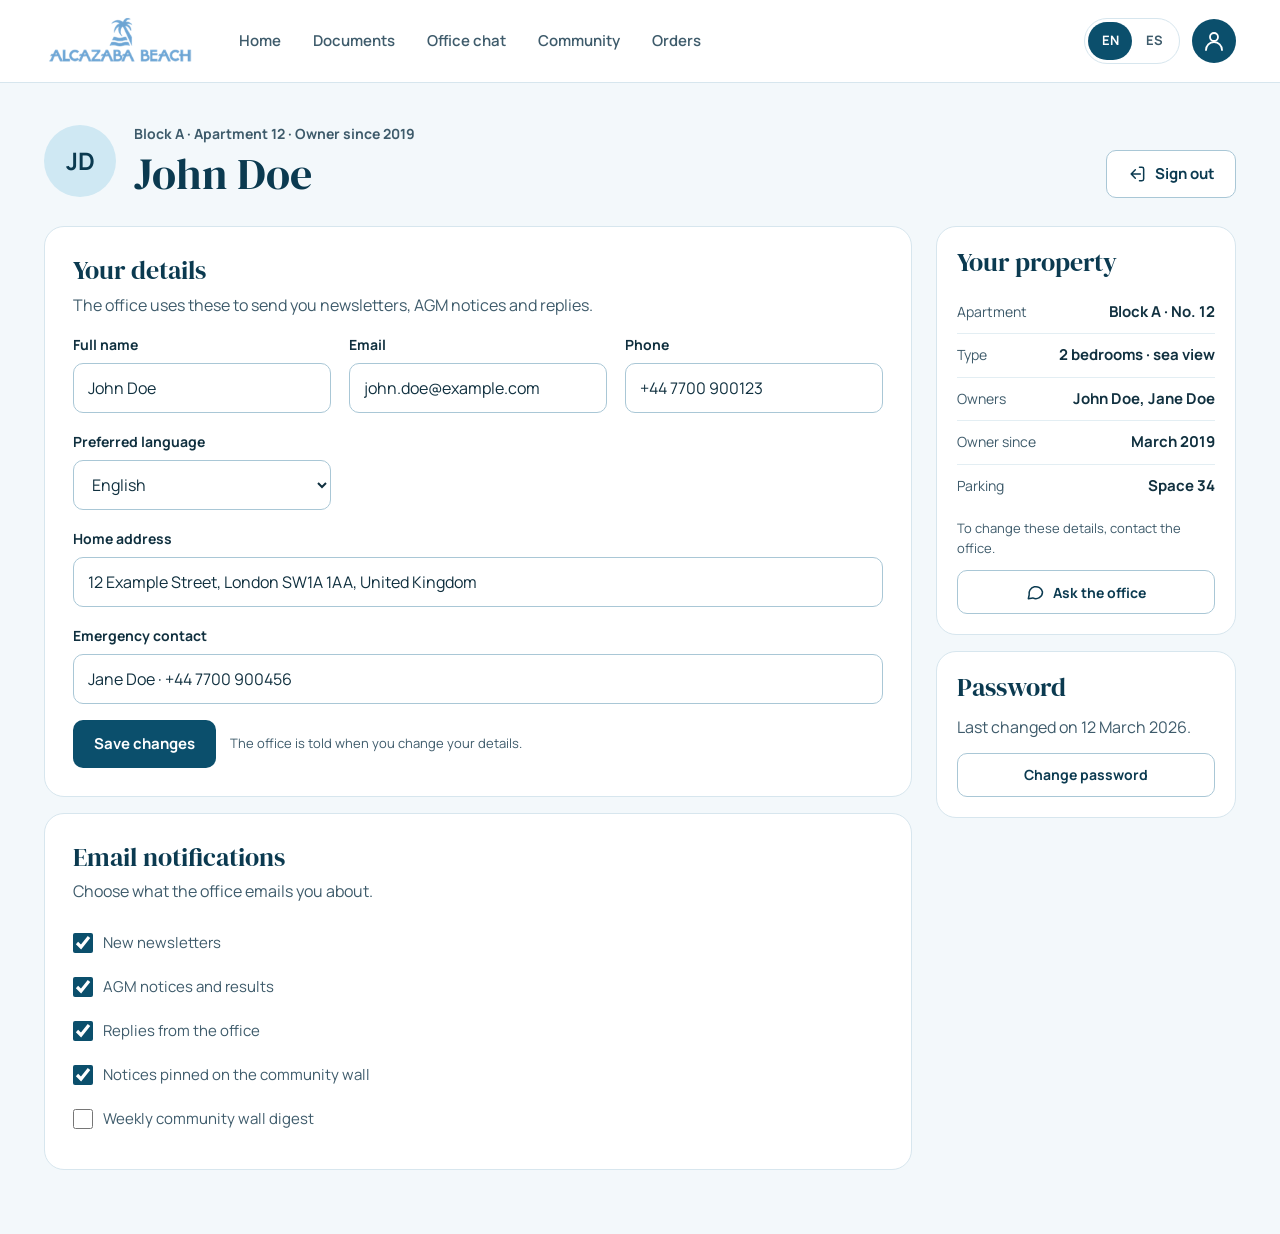
==== account.html @ 2eb84d3b "Use Alcazaba Beach logo, add account page, drop restaurant - Replace the drawn mark and wordmark wit" ====
<!doctype html>
<html lang="en">
<head>
<meta charset="utf-8">
<meta name="viewport" content="width=device-width, initial-scale=1">
<link rel="preconnect" href="https://fonts.googleapis.com">
<link rel="preconnect" href="https://fonts.gstatic.com" crossorigin>
<link href="https://fonts.googleapis.com/css2?family=DM+Serif+Display&amp;family=Manrope:wght@400;500;600;700&amp;display=swap" rel="stylesheet">
<link rel="stylesheet" href="assets/css/styles.css">
<title data-i18n="title.account">Your account · Alcazaba Beach owners' area</title>
</head>
<body data-page="account">
<svg xmlns="http://www.w3.org/2000/svg" style="display:none" aria-hidden="true">
<symbol id="waves" viewBox="0 0 160 40"><path d="M2 14c13-10 24-10 39 0s26 10 39 0 26-10 39 0 26 10 39 0" fill="none" style="stroke: var(--wave-a, #7FB9D3)" stroke-width="2.5" stroke-linecap="round"/><path d="M2 30c13-10 24-10 39 0s26 10 39 0 26-10 39 0 26 10 39 0" fill="none" style="stroke: var(--wave-b, #0B4F6C)" stroke-width="2.5" stroke-linecap="round"/></symbol>
<symbol id="i-doc" viewBox="0 0 24 24"><path d="M14 3H7a2 2 0 0 0-2 2v14a2 2 0 0 0 2 2h10a2 2 0 0 0 2-2V8z"/><path d="M14 3v5h5"/><path d="M9 13h6M9 17h6"/></symbol>
<symbol id="i-calendar" viewBox="0 0 24 24"><rect x="3" y="5" width="18" height="16" rx="2"/><path d="M16 3v4M8 3v4M3 10h18"/></symbol>
<symbol id="i-chat" viewBox="0 0 24 24"><path d="M21 12a8 8 0 0 1-11.6 7.1L4 20l1-4.4A8 8 0 1 1 21 12z"/></symbol>
<symbol id="i-people" viewBox="0 0 24 24"><circle cx="9" cy="8" r="3.5"/><path d="M2.5 20a6.5 6.5 0 0 1 13 0"/><path d="M16 4.6a3.5 3.5 0 0 1 0 6.8M18 14.3A6.5 6.5 0 0 1 21.5 20"/></symbol>
<symbol id="i-download" viewBox="0 0 24 24"><path d="M12 3v12M7 10l5 5 5-5M5 21h14"/></symbol>
<symbol id="i-arrow" viewBox="0 0 24 24"><path d="M5 12h14M13 6l6 6-6 6"/></symbol>
<symbol id="i-back" viewBox="0 0 24 24"><path d="M15 5l-7 7 7 7"/></symbol>
<symbol id="i-bag" viewBox="0 0 24 24"><path d="M6 7h12l-1 13H7z"/><path d="M9 7a3 3 0 0 1 6 0"/></symbol>
<symbol id="i-phone" viewBox="0 0 24 24"><rect x="7" y="2" width="10" height="20" rx="2.5"/><path d="M11 18h2"/></symbol>
<symbol id="i-pin" viewBox="0 0 24 24"><path d="M12 17v5M8 3h8l-1 6 3 4H6l3-4z"/></symbol>
<symbol id="i-send" viewBox="0 0 24 24"><path d="M22 2 11 13M22 2l-7 20-4-9-9-4z"/></symbol>
<symbol id="i-clip" viewBox="0 0 24 24"><path d="M21 11.5 12.5 20a5 5 0 0 1-7-7L14 4.5a3.3 3.3 0 0 1 4.7 4.7L10.2 17.7a1.7 1.7 0 0 1-2.4-2.4L15.5 7.6"/></symbol>
<symbol id="i-image" viewBox="0 0 24 24"><rect x="3" y="4" width="18" height="16" rx="2"/><circle cx="9" cy="10" r="2"/><path d="m21 16-5-5-9 9"/></symbol>
<symbol id="i-search" viewBox="0 0 24 24"><circle cx="11" cy="11" r="7"/><path d="m20 20-3.5-3.5"/></symbol>
<symbol id="i-sparkle" viewBox="0 0 24 24"><path d="M12 3l1.8 4.7L18.5 9.5l-4.7 1.8L12 16l-1.8-4.7L5.5 9.5l4.7-1.8z"/><path d="M19 15l.8 2 2 .8-2 .8-.8 2-.8-2-2-.8 2-.8z"/></symbol>
<symbol id="i-check" viewBox="0 0 24 24"><path d="M5 12.5 10 17 19 7"/></symbol>
<symbol id="i-x" viewBox="0 0 24 24"><path d="M6 6l12 12M18 6 6 18"/></symbol>
<symbol id="i-clock" viewBox="0 0 24 24"><circle cx="12" cy="12" r="9"/><path d="M12 7v5l3 2"/></symbol>
<symbol id="i-menu" viewBox="0 0 24 24"><path d="M4 7h16M4 12h16M4 17h16"/></symbol>
<symbol id="i-home" viewBox="0 0 24 24"><path d="M3 11 12 4l9 7"/><path d="M5 10v10h14V10"/></symbol>
<symbol id="i-heart" viewBox="0 0 24 24"><path d="M12 20s-7-4.4-7-10a4 4 0 0 1 7-2.6A4 4 0 0 1 19 10c0 5.6-7 10-7 10z"/></symbol>
<symbol id="i-reply" viewBox="0 0 24 24"><path d="M9 14 4 9l5-5"/><path d="M4 9h10a6 6 0 0 1 6 6v5"/></symbol>
<symbol id="i-user" viewBox="0 0 24 24"><circle cx="12" cy="8" r="4"/><path d="M4 21a8 8 0 0 1 16 0"/></symbol>
<symbol id="i-plus" viewBox="0 0 24 24"><path d="M12 5v14M5 12h14"/></symbol>
<symbol id="i-logout" viewBox="0 0 24 24"><path d="M15 4h3a2 2 0 0 1 2 2v12a2 2 0 0 1-2 2h-3"/><path d="M10 17l-5-5 5-5M5 12h11"/></symbol>
</svg>
<a class="skip-link" href="#main" data-i18n="common.skip">Skip to content</a>
<header class="site-header">
  <div class="header-inner">
    <a class="brand" href="home.html" aria-label="Alcazaba Beach owners' area, home" data-i18n-aria-label="common.homeLink">
      <img class="logo" src="assets/img/al_beach_logo.png" alt="Alcazaba Beach" width="224" height="79">
    </a>
    <nav class="main-nav" aria-label="Owners' area" data-i18n-aria-label="nav.label">
      <a class="nav-link" data-nav="home" href="home.html" data-i18n="nav.home">Home</a>
      <a class="nav-link" data-nav="documents" href="documents.html" data-i18n="nav.documents">Documents</a>
      <a class="nav-link" data-nav="chat" href="chat.html" data-i18n="nav.chat">Office chat</a>
      <a class="nav-link" data-nav="community" href="community.html" data-i18n="nav.community">Community</a>
      <a class="nav-link" data-nav="orders" href="coming-soon.html?page=orders" data-i18n="nav.orders">Orders</a>
    </nav>
    <div class="header-actions">
      <div class="lang-toggle" role="group" aria-label="Language" data-i18n-aria-label="common.language">
        <button type="button" class="lang-btn" data-lang="en" aria-pressed="true">EN</button>
        <button type="button" class="lang-btn" data-lang="es" aria-pressed="false">ES</button>
      </div>
      <a class="account-btn" data-nav="account" href="account.html" aria-label="Your account" data-i18n-aria-label="common.account">
        <svg class="icon icon--lg" aria-hidden="true"><use href="#i-user"></use></svg>
      </a>
    </div>
  </div>
</header>
<main id="main" class="container">

  <div class="page-head page-head--split">
    <div class="cluster" style="gap: 18px">
      <span class="avatar avatar--xl" aria-hidden="true">JD</span>
      <div class="stack stack--sm">
        <p class="meta strong" data-i18n="account.unit">Block A · Apartment 12 · Owner since 2019</p>
        <h1 class="h1">John Doe</h1>
      </div>
    </div>
    <a class="btn btn--outline" href="index.html"><svg class="icon" aria-hidden="true"><use href="#i-logout"></use></svg><span data-i18n="nav.signOut">Sign out</span></a>
  </div>

  <div class="row">
    <div class="stack grow-main">
      <section class="card" aria-labelledby="details-title">
        <div class="stack stack--sm">
          <h2 class="h3" id="details-title" data-i18n="account.details">Your details</h2>
          <p class="body" data-i18n="account.detailsText">The office uses these to send you newsletters, AGM notices and replies.</p>
        </div>
        <div class="form-grid">
          <div class="field">
            <label class="label" for="name" data-i18n="account.name">Full name</label>
            <input class="input" id="name" type="text" autocomplete="name" value="John Doe">
          </div>
          <div class="field">
            <label class="label" for="email" data-i18n="login.email">Email</label>
            <input class="input" id="email" type="email" autocomplete="email" value="john.doe@example.com">
          </div>
          <div class="field">
            <label class="label" for="phone" data-i18n="account.phone">Phone</label>
            <input class="input" id="phone" type="tel" autocomplete="tel" value="+44 7700 900123">
          </div>
          <div class="field">
            <label class="label" for="lang" data-i18n="account.language">Preferred language</label>
            <select class="select" id="lang">
              <option selected>English</option>
              <option>Español</option>
            </select>
          </div>
          <div class="field field--wide">
            <label class="label" for="address" data-i18n="account.address">Home address</label>
            <input class="input" id="address" type="text" autocomplete="street-address" value="12 Example Street, London SW1A 1AA, United Kingdom">
          </div>
          <div class="field field--wide">
            <label class="label" for="emergency" data-i18n="account.emergency">Emergency contact</label>
            <input class="input" id="emergency" type="text" value="Jane Doe · +44 7700 900456">
          </div>
        </div>
        <div class="cluster" style="gap: 14px">
          <button type="button" class="btn btn--primary" data-i18n="account.save">Save changes</button>
          <span class="note" data-i18n="account.saveNote">The office is told when you change your details.</span>
        </div>
      </section>

      <section class="card" aria-labelledby="notify-title">
        <div class="stack stack--sm">
          <h2 class="h3" id="notify-title" data-i18n="account.notifications">Email notifications</h2>
          <p class="body" data-i18n="account.notificationsText">Choose what the office emails you about.</p>
        </div>
        <div class="stack" style="gap: 0">
          <label class="check"><input type="checkbox" checked><span data-i18n="account.nNewsletters">New newsletters</span></label>
          <label class="check"><input type="checkbox" checked><span data-i18n="account.nAgm">AGM notices and results</span></label>
          <label class="check"><input type="checkbox" checked><span data-i18n="account.nReplies">Replies from the office</span></label>
          <label class="check"><input type="checkbox" checked><span data-i18n="account.nPinned">Notices pinned on the community wall</span></label>
          <label class="check"><input type="checkbox"><span data-i18n="account.nDigest">Weekly community wall digest</span></label>
        </div>
      </section>
    </div>

    <aside class="stack grow-side">
      <section class="card card--tight" aria-labelledby="property-title">
        <h2 class="h3" id="property-title" data-i18n="account.property">Your property</h2>
        <dl class="details">
          <div><dt data-i18n="account.apartment">Apartment</dt><dd data-i18n="account.apartmentValue">Block A · No. 12</dd></div>
          <div><dt data-i18n="account.type">Type</dt><dd data-i18n="account.typeValue">2 bedrooms · sea view</dd></div>
          <div><dt data-i18n="account.owners">Owners</dt><dd>John Doe, Jane Doe</dd></div>
          <div><dt data-i18n="account.since">Owner since</dt><dd data-i18n="account.sinceValue">March 2019</dd></div>
          <div><dt data-i18n="account.parking">Parking</dt><dd data-i18n="account.parkingValue">Space 34</dd></div>
        </dl>
        <p class="note" data-i18n="account.propertyNote">To change these details, contact the office.</p>
        <a class="btn btn--outline btn--sm" href="chat.html"><svg class="icon" aria-hidden="true"><use href="#i-chat"></use></svg><span data-i18n="home.askOffice">Ask the office</span></a>
      </section>

      <section class="card card--tight" aria-labelledby="password-title">
        <h2 class="h3" id="password-title" data-i18n="login.password">Password</h2>
        <p class="body" data-i18n="account.passwordText">Last changed on 12 March 2026.</p>
        <a class="btn btn--outline btn--sm" href="coming-soon.html?page=password" data-i18n="account.changePassword">Change password</a>
      </section>
    </aside>
  </div>
</main>
<nav class="tab-bar" aria-label="Owners' area" data-i18n-aria-label="nav.label">
  <a class="tab-item" data-nav="home" href="home.html"><span class="tab-icon"><svg class="icon" aria-hidden="true"><use href="#i-home"></use></svg></span><span data-i18n="nav.home">Home</span></a>
  <a class="tab-item" data-nav="documents" href="documents.html"><span class="tab-icon"><svg class="icon" aria-hidden="true"><use href="#i-doc"></use></svg></span><span data-i18n="nav.documents">Documents</span></a>
  <a class="tab-item" data-nav="chat" href="chat.html"><span class="tab-icon"><svg class="icon" aria-hidden="true"><use href="#i-chat"></use></svg></span><span data-i18n="nav.chatShort">Chat</span></a>
  <a class="tab-item" data-nav="community" href="community.html"><span class="tab-icon"><svg class="icon" aria-hidden="true"><use href="#i-people"></use></svg></span><span data-i18n="nav.community">Community</span></a>
  <button type="button" class="tab-item" data-more-toggle aria-expanded="false" aria-controls="more-sheet"><span class="tab-icon"><svg class="icon" aria-hidden="true"><use href="#i-menu"></use></svg></span><span data-i18n="nav.more">More</span></button>
</nav>
<div class="more-sheet" id="more-sheet" hidden>
  <a class="more-link" data-nav="orders" href="coming-soon.html?page=orders"><svg class="icon" aria-hidden="true"><use href="#i-bag"></use></svg><span data-i18n="nav.orders">Orders</span></a>
  <a class="more-link" data-nav="account" href="account.html"><svg class="icon" aria-hidden="true"><use href="#i-user"></use></svg><span data-i18n="common.account">Your account</span></a>
  <a class="more-link" href="coming-soon.html?page=app"><svg class="icon" aria-hidden="true"><use href="#i-phone"></use></svg><span data-i18n="nav.app">Get the app</span></a>
  <a class="more-link" href="index.html"><svg class="icon" aria-hidden="true"><use href="#i-logout"></use></svg><span data-i18n="nav.signOut">Sign out</span></a>
</div>
<script src="assets/js/i18n.js"></script>
<script src="assets/js/app.js"></script>
</body>
</html>
---- assets/css/styles.css ----
/* Alcazaba Beach · Owners' area mockup
   Coastal light-blue theme. One stylesheet shared by every page. */

:root {
  --ground: #F3F8FB;
  --surface: #FFFFFF;
  --sea: #0B4F6C;
  --sea-deep: #0B3A50;
  --sea-mid: #0E5C7D;
  --sky: #CFE8F3;
  --sky-soft: #E6F3F9;
  --sky-pill: #DCEFF7;
  --line: #D7E6EE;
  --line-soft: #E3EEF3;
  --field: #A9C7D6;
  --ink: #10303F;
  --muted: #3E5B6B;
  --sand-bg: #FBF5EA;
  --sand-line: #EFE1C6;
  --sand-pill: #F4E7CF;
  --sand-ink: #6B4A12;
  --warn-bg: #FBE6D6;
  --warn-ink: #8A3D0E;
  --focus: #7FB9D3;
  --heart: #D1495B;
  --accent: var(--sea);

  --font-body: 'Manrope', system-ui, -apple-system, 'Segoe UI', sans-serif;
  --font-display: 'DM Serif Display', Georgia, serif;
}

*, *::before, *::after { box-sizing: border-box; }
html { -webkit-text-size-adjust: 100%; }
body {
  margin: 0;
  font-family: var(--font-body);
  font-size: 16px;
  line-height: 1.5;
  color: var(--ink);
  background: var(--ground);
}
h1, h2, h3, p, ul { margin: 0; }
a { color: var(--sea); }
a:hover { color: var(--sea-deep); }
:focus-visible { outline: 3px solid var(--focus); outline-offset: 2px; }
[hidden] { display: none !important; }
img, svg { display: block; }

.sr-only {
  position: absolute; width: 1px; height: 1px; padding: 0; margin: -1px;
  overflow: hidden; clip: rect(0 0 0 0); white-space: nowrap; border: 0;
}
.skip-link {
  position: absolute; left: 12px; top: -60px; z-index: 50;
  padding: 10px 16px; border-radius: 10px; background: var(--sea); color: #fff;
  font-weight: 700; text-decoration: none;
}
.skip-link:focus { top: 12px; color: #fff; }

/* ---------- Icons ---------- */
.icon {
  width: 20px; height: 20px; flex: none;
  fill: none; stroke: currentColor; stroke-width: 1.8;
  stroke-linecap: round; stroke-linejoin: round;
}
.icon--sm { width: 16px; height: 16px; stroke-width: 2.2; }
.icon--lg { width: 24px; height: 24px; }
.logo { width: auto; height: 54px; flex: none; }

/* ---------- Header ---------- */
.site-header {
  position: sticky; top: 0; z-index: 20;
  background: var(--surface);
  border-bottom: 1px solid var(--line);
}
.header-inner {
  max-width: 1240px; margin: 0 auto; padding: 14px 24px;
  display: flex; flex-wrap: wrap; align-items: center; gap: 12px 28px;
}
.brand { display: flex; align-items: center; gap: 10px; text-decoration: none; }
.main-nav { display: flex; flex-wrap: wrap; gap: 4px; flex: 1 1 520px; }
.nav-link {
  display: inline-flex; align-items: center; min-height: 44px; padding: 0 14px;
  border-radius: 999px; text-decoration: none;
  font-size: 15px; font-weight: 600; color: var(--muted);
}
.nav-link:hover { background: var(--sky-soft); color: var(--sea); }
.nav-link[aria-current="page"] { background: var(--sky-soft); color: var(--sea); font-weight: 700; }
.header-actions { display: flex; align-items: center; gap: 12px; margin-left: auto; }
.lang-toggle {
  display: inline-flex; padding: 3px; border-radius: 999px;
  border: 1px solid var(--line); background: var(--surface);
}
.lang-btn {
  min-width: 44px; height: 38px; border: 0; border-radius: 999px;
  background: transparent; color: var(--muted);
  font: inherit; font-size: 13px; font-weight: 700; cursor: pointer;
}
.lang-btn[aria-pressed="true"] { background: var(--sea); color: #fff; }
.account-btn {
  width: 44px; height: 44px; border-radius: 999px;
  display: flex; align-items: center; justify-content: center;
  background: var(--sky); color: var(--sea-deep); text-decoration: none;
}
.account-btn:hover { background: #BBDDEC; color: var(--sea-deep); }
.account-btn[aria-current="page"] { background: var(--sea); color: #fff; }

/* ---------- Layout ---------- */
.container {
  max-width: 1240px; margin: 0 auto; padding: 40px 24px 64px;
  display: flex; flex-direction: column; gap: 28px;
}
.page-head { display: flex; flex-direction: column; gap: 8px; }
.page-head--split { flex-direction: row; flex-wrap: wrap; align-items: flex-end; justify-content: space-between; gap: 16px; }
.row { display: flex; flex-wrap: wrap; gap: 24px; align-items: flex-start; }
.row--stretch { align-items: stretch; }
.grow-2 { flex: 2 1 560px; min-width: 0; }
.grow-1 { flex: 1 1 320px; min-width: 0; }
.grow-main { flex: 999 1 560px; min-width: 0; }
.grow-side { flex: 1 1 300px; min-width: 0; }
.stack { display: flex; flex-direction: column; gap: 16px; }
.stack--sm { gap: 6px; }
.cluster { display: flex; flex-wrap: wrap; align-items: center; gap: 10px; }
.spread { display: flex; flex-wrap: wrap; align-items: center; justify-content: space-between; gap: 12px; }

/* ---------- Type ---------- */
.h1 { font-family: var(--font-display); font-weight: 400; font-size: 44px; line-height: 1.1; color: var(--sea-deep); }
.h2 { font-family: var(--font-display); font-weight: 400; font-size: 30px; line-height: 1.15; color: var(--sea-deep); }
.h3 { font-family: var(--font-display); font-weight: 400; font-size: 26px; line-height: 1.2; color: var(--sea-deep); }
.h4 { font-size: 18px; font-weight: 700; color: var(--sea-deep); }
.lead { font-size: 17px; color: var(--muted); }
.body { font-size: 16px; line-height: 1.6; color: var(--muted); }
.eyebrow { font-size: 14px; font-weight: 700; letter-spacing: 0.08em; text-transform: uppercase; color: var(--muted); }
.meta { font-size: 14px; color: var(--muted); }
.note { font-size: 13px; color: var(--muted); }
.strong { font-weight: 700; }

/* ---------- Cards ---------- */
.card {
  background: var(--surface); border: 1px solid var(--line); border-radius: 20px;
  padding: 28px; display: flex; flex-direction: column; gap: 16px;
}
.card--sea { background: var(--sea); border-color: var(--sea); color: #fff; }
.card--sea .eyebrow { color: var(--sky); }
.card--sea .body, .card--sea p { color: var(--sky-soft); }
.card--sea .h2, .card--sea .h3 { color: #fff; }
.card--sand { background: var(--sand-bg); border-color: var(--sand-line); }
.card--dashed { border-style: dashed; border-color: var(--field); }
.card--sky { background: var(--sky); border-color: var(--sky); }
.card--tight { padding: 20px; gap: 12px; }

/* ---------- Buttons ---------- */
.btn {
  display: inline-flex; align-items: center; justify-content: center; gap: 8px;
  min-height: 48px; padding: 0 20px; border-radius: 10px; border: 1px solid transparent;
  background: none; font: inherit; font-size: 15px; font-weight: 700;
  text-decoration: none; cursor: pointer; white-space: nowrap;
}
.btn--primary { background: var(--accent); color: #fff; }
.btn--primary:hover { background: var(--sea-deep); color: #fff; }
.btn--outline { background: var(--surface); border-color: var(--field); color: var(--sea-deep); }
.btn--outline:hover { background: var(--sky-soft); color: var(--sea-deep); }
.btn--light { background: #fff; color: var(--sea-deep); }
.btn--light:hover { background: var(--sky-soft); color: var(--sea-deep); }
.btn--dark { background: var(--sea-deep); color: #fff; }
.btn--dark:hover { background: var(--sea); color: #fff; }
.btn--ghost { min-height: 44px; padding: 0 14px; color: var(--muted); }
.btn--ghost:hover { background: var(--ground); color: var(--sea-deep); }
.btn--sm { min-height: 44px; padding: 0 16px; font-size: 14px; }
.btn--block { width: 100%; }
.btn--icon { width: 48px; padding: 0; }
.btn--pill { border-radius: 999px; }
.chip-link {
  display: inline-flex; align-items: center; min-height: 44px; padding: 0 16px;
  border-radius: 999px; background: #fff; border: 1px solid var(--line);
  text-decoration: none; font-size: 14px; font-weight: 700;
}
.chip-link:hover { border-color: var(--focus); }

/* ---------- Pills ---------- */
.pill {
  display: inline-flex; align-items: center; gap: 6px; align-self: flex-start;
  padding: 4px 12px; border-radius: 999px; font-size: 13px; font-weight: 700; white-space: nowrap;
}
.pill--new, .pill--office { background: var(--sand-pill); color: var(--sand-ink); }
.pill--ok { background: var(--sky-pill); color: var(--sea); }
.pill--warn { background: var(--warn-bg); color: var(--warn-ink); }
.pill--muted { background: var(--line-soft); color: var(--muted); }
.pill--plain { background: var(--surface); border: 1px solid var(--line); color: var(--muted); padding: 10px 16px; font-weight: 600; }
.dot { width: 8px; height: 8px; border-radius: 999px; background: #B07A1E; flex: none; }
.dot--unread { width: 10px; height: 10px; background: var(--sea); }

/* ---------- Forms ---------- */
.field { display: flex; flex-direction: column; gap: 8px; }
.label { font-size: 14px; font-weight: 700; }
.input, .select, .textarea {
  width: 100%; min-height: 50px; padding: 0 14px;
  border: 1px solid var(--field); border-radius: 10px;
  background: #fff; color: var(--ink); font: inherit; font-size: 16px;
}
.textarea { min-height: 88px; padding: 12px 14px; resize: vertical; }
.search { position: relative; display: flex; align-items: center; }
.search .icon { position: absolute; left: 14px; color: var(--muted); pointer-events: none; }
.search .input { min-height: 48px; padding-left: 42px; }
.check { display: flex; align-items: center; gap: 10px; min-height: 44px; font-size: 15px; color: var(--muted); }
.check input { width: 20px; height: 20px; margin: 0; accent-color: var(--sea); }

/* ---------- Login ---------- */
.login { min-height: 100vh; display: flex; flex-wrap: wrap; }
.login-hero {
  flex: 1 1 520px; min-width: 0; padding: 48px;
  background: var(--sea); color: #fff;
  display: flex; flex-direction: column; gap: 40px;
}
.login-hero .logo { height: 64px; }
.login-hero .eyebrow { color: var(--sky); letter-spacing: 0.12em; }
.login-title { font-family: var(--font-display); font-weight: 400; font-size: 52px; line-height: 1.08; }
.login-intro { max-width: 480px; display: flex; flex-direction: column; gap: 16px; }
.login-intro p { font-size: 18px; line-height: 1.6; color: var(--sky-soft); }
.photo-placeholder {
  flex: 1 1 auto; min-height: 260px; padding: 24px;
  border: 1.5px dashed #7FB9D3; border-radius: 20px; background: var(--sea-mid);
  display: flex; flex-direction: column; align-items: center; justify-content: center; gap: 16px;
  text-align: center; color: var(--sky-soft); font-size: 15px;
  --wave-a: #9FD0E6; --wave-b: #CFE8F3;
}
.photo-placeholder svg { width: 160px; height: 40px; }
.login-side { flex: 1 1 440px; min-width: 0; padding: 32px 48px; display: flex; flex-direction: column; gap: 32px; }
.login-top { display: flex; justify-content: flex-end; }
.login-main { flex: 1 1 auto; display: flex; align-items: center; justify-content: center; }
.login-form { width: 100%; max-width: 400px; display: flex; flex-direction: column; gap: 24px; }
.rule { height: 1px; background: var(--line); border: 0; margin: 0; }
.app-strip {
  display: flex; flex-wrap: wrap; align-items: center; justify-content: space-between; gap: 16px;
  padding: 20px 24px; border-radius: 16px; background: var(--sky-soft); color: var(--sea-deep);
}

/* ---------- Home ---------- */
.newsletter { flex-direction: row; flex-wrap: wrap; gap: 28px; }
.cover {
  flex: 0 0 180px; height: 232px; padding: 18px; border-radius: 12px;
  background: var(--sky-soft); border: 1px solid var(--sky);
  display: flex; flex-direction: column; justify-content: space-between;
}
.cover svg { width: 140px; height: 36px; }
.cover-title { font-family: var(--font-display); font-size: 20px; line-height: 1.15; color: var(--sea-deep); }
.cover-issue { font-size: 13px; font-weight: 700; color: var(--sea); }
.newsletter-body { flex: 1 1 260px; min-width: 0; display: flex; flex-direction: column; gap: 14px; }
.newsletter-body .cluster { margin-top: auto; }
.preview {
  display: flex; gap: 14px; padding: 16px; border-radius: 14px;
  background: var(--ground); text-decoration: none; color: var(--ink);
}
.preview:hover { background: var(--sky-soft); color: var(--ink); }
.avatar {
  flex: 0 0 40px; width: 40px; height: 40px; border-radius: 999px;
  display: flex; align-items: center; justify-content: center;
  background: var(--sky); color: var(--sea-deep); font-size: 14px; font-weight: 700;
}
.avatar--office { background: var(--sand-pill); color: var(--sand-ink); }
.avatar--sea { background: var(--sea); color: #fff; }
.avatar--lg { flex-basis: 44px; width: 44px; height: 44px; }
.avatar--xl { flex-basis: 72px; width: 72px; height: 72px; font-size: 24px; }
.avatar--sm { flex-basis: 36px; width: 36px; height: 36px; font-size: 13px; }
.quick-link {
  display: flex; align-items: center; gap: 14px; padding: 18px; border-radius: 16px;
  background: #fff; border: 1px solid var(--line); text-decoration: none; color: var(--sea-deep);
}
.quick-link:hover { border-color: var(--focus); color: var(--sea-deep); }
.icon-tile {
  flex: 0 0 44px; width: 44px; height: 44px; border-radius: 12px;
  display: flex; align-items: center; justify-content: center;
  background: var(--sky-soft); color: var(--sea);
}
.icon-tile--white { background: #fff; flex-basis: 52px; width: 52px; height: 52px; border-radius: 14px; }
.quick-title { display: block; font-size: 16px; font-weight: 700; }
.quick-sub { display: block; font-size: 14px; color: var(--muted); }
.next-meeting { margin-top: auto; padding-top: 16px; border-top: 1px solid #2F7193; display: flex; flex-direction: column; gap: 4px; }
.next-meeting .label { color: var(--sky); font-weight: 600; font-size: 13px; }
.app-banner { flex-direction: row; flex-wrap: wrap; align-items: center; justify-content: space-between; gap: 20px; padding: 28px 32px; }
.app-banner .body { color: #234A5C; }
.pinned {
  display: flex; flex-direction: column; gap: 4px; padding: 16px; border-radius: 14px;
  background: var(--sand-bg); border: 1px solid var(--sand-line);
}
.pinned-label { display: flex; align-items: center; gap: 6px; font-size: 13px; font-weight: 700; color: var(--sand-ink); }

/* ---------- Documents ---------- */
.toolbar { display: flex; flex-wrap: wrap; align-items: center; justify-content: space-between; gap: 16px; }
.tabs { display: inline-flex; padding: 4px; border-radius: 14px; background: var(--sky-soft); }
.tab {
  min-height: 44px; padding: 0 22px; border: 0; border-radius: 10px;
  background: transparent; color: var(--muted);
  font: inherit; font-size: 15px; font-weight: 700; cursor: pointer;
}
.tab[aria-selected="true"] { background: #fff; color: var(--sea-deep); box-shadow: 0 1px 2px rgba(11, 58, 80, 0.12); }
.filters { display: flex; flex-wrap: wrap; gap: 12px; flex: 0 1 520px; }
.filters .search { flex: 1 1 240px; }
.year { display: flex; align-items: center; gap: 8px; font-size: 14px; font-weight: 700; color: var(--muted); }
.year .select { width: auto; min-height: 48px; padding: 0 12px; }
.list { background: #fff; border: 1px solid var(--line); border-radius: 20px; overflow: hidden; }
.list-row {
  display: flex; flex-wrap: wrap; align-items: center; gap: 16px;
  padding: 20px 24px; border-bottom: 1px solid var(--line-soft);
}
.list-row:last-child { border-bottom: 0; }
.list-main { flex: 1 1 240px; min-width: 0; display: flex; flex-direction: column; gap: 4px; }
.list-title { font-size: 17px; font-weight: 700; color: var(--sea-deep); }
.archive { display: flex; flex-wrap: wrap; align-items: center; gap: 12px; padding: 20px 24px; border-radius: 16px; background: var(--sky-soft); }
.vote-list { border: 1px solid var(--line-soft); border-radius: 14px; overflow: hidden; }
.vote-row {
  display: flex; flex-wrap: wrap; align-items: center; gap: 12px 20px;
  padding: 18px 20px; border-bottom: 1px solid var(--line-soft);
}
.vote-row:last-child { border-bottom: 0; }
.vote-num {
  flex: 0 0 32px; height: 32px; border-radius: 999px;
  display: flex; align-items: center; justify-content: center;
  background: var(--sky-soft); color: var(--sea); font-size: 14px; font-weight: 700;
}
.vote-main { flex: 1 1 240px; min-width: 0; display: flex; flex-direction: column; gap: 4px; }
.vote-title { font-size: 16px; font-weight: 700; }
.paper-link {
  display: flex; align-items: center; justify-content: space-between; gap: 12px;
  min-height: 52px; padding: 0 16px; border-radius: 12px;
  background: var(--ground); text-decoration: none; color: var(--sea-deep); font-size: 15px; font-weight: 700;
}
.paper-link:hover { background: var(--sky-soft); color: var(--sea-deep); }

/* ---------- Chat ---------- */
.chat-layout { display: flex; flex-wrap: wrap; gap: 24px; align-items: stretch; }
.conv-side { flex: 1 1 280px; min-width: 0; display: flex; flex-direction: column; gap: 16px; }
.conv-list { display: flex; flex-direction: column; gap: 6px; }
.conv-item {
  display: flex; flex-direction: column; gap: 6px; padding: 14px 16px; border-radius: 14px;
  border: 1.5px solid transparent; text-decoration: none; color: var(--ink);
}
.conv-item:hover { background: #fff; color: var(--ink); }
.conv-item[aria-current="true"] { background: #fff; border-color: var(--focus); }
.conv-title { font-size: 15px; font-weight: 700; }
.chat-panel {
  flex: 999 1 560px; min-width: 0; min-height: 720px; overflow: hidden;
  background: #fff; border: 1px solid var(--line); border-radius: 20px;
  display: flex; flex-direction: column;
}
.chat-head { display: flex; flex-wrap: wrap; align-items: center; justify-content: space-between; gap: 12px; padding: 18px 24px; border-bottom: 1px solid var(--line-soft); }
.messages { flex: 1 1 auto; padding: 24px; display: flex; flex-direction: column; gap: 18px; background: #F8FBFD; }
.day { align-self: center; font-size: 13px; font-weight: 600; color: var(--muted); }
.msg { display: flex; gap: 12px; max-width: 72%; align-self: flex-start; }
.msg-body { display: flex; flex-direction: column; gap: 6px; }
.bubble {
  padding: 14px 18px; border-radius: 18px 18px 18px 4px;
  background: #fff; border: 1px solid var(--line); font-size: 16px; line-height: 1.55;
}
.msg--me { align-self: flex-end; }
.msg--me .msg-body { align-items: flex-end; }
.msg--me .bubble { border-radius: 18px 18px 4px 18px; background: var(--sea); border-color: var(--sea); color: #fff; }
.msg--office .bubble { border-color: var(--sand-line); }
.msg-meta { font-size: 12px; color: var(--muted); }
.divider { display: flex; align-items: center; gap: 12px; font-size: 13px; font-weight: 600; color: var(--muted); }
.divider::before, .divider::after { content: ""; flex: 1 1 auto; height: 1px; background: var(--line); }
.composer { padding: 16px 24px 20px; border-top: 1px solid var(--line-soft); display: flex; flex-direction: column; gap: 10px; }
.composer-row { display: flex; align-items: flex-end; gap: 10px; }
.composer-row .textarea { flex: 1 1 auto; min-width: 0; min-height: 48px; }

/* ---------- Community ---------- */
.post { padding: 22px; gap: 14px; }
.post-head { display: flex; align-items: center; gap: 12px; }
.post-author { display: block; font-size: 15px; font-weight: 700; }
.post-time { display: block; font-size: 13px; color: var(--muted); }
.post-text { font-size: 16px; line-height: 1.6; }
.post-actions { display: flex; flex-wrap: wrap; gap: 8px; padding-top: 12px; border-top: 1px solid var(--line-soft); }
.reply { display: flex; flex-direction: column; gap: 6px; padding: 14px 16px; border-radius: 14px; background: var(--ground); }
.photo-ph {
  height: 220px; border-radius: 14px; border: 1.5px dashed var(--field); background: var(--sky-soft);
  display: flex; align-items: center; justify-content: center; font-size: 14px; color: var(--muted);
}
.bullets { padding-left: 20px; display: flex; flex-direction: column; gap: 8px; font-size: 15px; line-height: 1.5; color: var(--muted); }

/* ---------- Coming soon ---------- */
.soon { max-width: 640px; margin: 24px auto 0; text-align: center; align-items: center; padding: 48px 32px; gap: 18px; }
.soon .icon-tile { flex-basis: 64px; width: 64px; height: 64px; border-radius: 18px; }
.soon .icon-tile .icon { width: 30px; height: 30px; }
.soon .cluster { justify-content: center; }

/* ---------- Mobile tab bar ---------- */
.tab-bar { display: none; }
.tab-item {
  flex: 1 1 0; min-height: 54px;
  display: flex; flex-direction: column; align-items: center; justify-content: center; gap: 3px;
  border: 0; background: none; text-decoration: none; cursor: pointer;
  font: inherit; font-size: 12px; font-weight: 600; color: var(--muted);
}
.tab-icon { width: 52px; height: 30px; border-radius: 999px; display: flex; align-items: center; justify-content: center; }
.tab-item[aria-current="page"], .tab-item[aria-expanded="true"] { color: var(--sea); font-weight: 700; }
.tab-item[aria-current="page"] .tab-icon, .tab-item[aria-expanded="true"] .tab-icon { background: var(--sky-pill); }
.more-sheet {
  position: fixed; left: 12px; right: 12px; bottom: 88px; z-index: 31;
  padding: 8px; border-radius: 18px; background: #fff; border: 1px solid var(--line);
  box-shadow: 0 12px 32px rgba(11, 58, 80, 0.18);
  display: flex; flex-direction: column;
}
.more-link {
  display: flex; align-items: center; gap: 12px; min-height: 52px; padding: 0 14px;
  border-radius: 12px; text-decoration: none; color: var(--sea-deep); font-weight: 700;
}
.more-link:hover, .more-link[aria-current="page"] { background: var(--sky-soft); color: var(--sea-deep); }

@media (min-width: 761px) {
  .more-sheet { display: none !important; }
}

/* Pages reached before signing in hide the owners' navigation */
.is-public .main-nav, .is-public .account-btn, .is-public .tab-bar, .is-public .more-sheet { display: none !important; }

/* ---------- Community wall likes ---------- */
.like-btn[aria-pressed="true"], .like-btn[aria-pressed="true"]:hover { color: var(--heart); }
.like-btn[aria-pressed="true"] .icon { fill: currentColor; }

/* ---------- Your account ---------- */
.form-grid { display: grid; grid-template-columns: repeat(auto-fit, minmax(240px, 1fr)); gap: 18px; }
.field--wide { grid-column: 1 / -1; }
.details { margin: 0; display: flex; flex-direction: column; }
.details div { display: flex; flex-wrap: wrap; justify-content: space-between; gap: 4px 12px; padding: 10px 0; border-bottom: 1px solid var(--line-soft); }
.details div:last-child { border-bottom: 0; }
.details dt { font-size: 14px; color: var(--muted); }
.details dd { margin: 0; font-size: 15px; font-weight: 700; }

/* ---------- Phone ---------- */
@media (max-width: 760px) {
  .main-nav, .account-btn { display: none; }
  .header-inner { padding: 10px 16px; flex-wrap: nowrap; }
  .logo { height: 44px; }
  .lang-btn { height: 38px; font-size: 12px; }

  .container { padding: 20px 16px 120px; gap: 18px; }
  .h1 { font-size: 30px; }
  .h2 { font-size: 24px; }
  .h3 { font-size: 22px; }
  .lead { font-size: 16px; }
  .card { padding: 18px; border-radius: 18px; gap: 14px; }
  .row { gap: 16px; }

  .tab-bar {
    display: flex; position: fixed; left: 0; right: 0; bottom: 0; z-index: 30;
    padding: 6px 4px calc(10px + env(safe-area-inset-bottom));
    background: #fff; border-top: 1px solid var(--line);
  }

  /* Login */
  .login-hero { padding: 24px 20px 28px; gap: 24px; }
  .login-title { font-size: 34px; }
  .login-hero .logo { height: 50px; }
  .login-intro p { font-size: 16px; }
  .photo-placeholder { min-height: 150px; }
  .login-side { padding: 20px; gap: 24px; }
  .login-top { order: -1; }

  /* Home */
  .cover { display: none; }
  .app-banner { padding: 20px; }

  /* Documents */
  .tabs { display: flex; width: 100%; }
  .tab { flex: 1 1 0; }
  .filters { flex-basis: 100%; }
  .list-row { padding: 14px 16px; gap: 12px; }
  .list-row .doc-icon { display: none; }
  .list-row .cluster { width: 100%; }
  .list-row .cluster .btn { flex: 1 1 0; }
  .archive { padding: 16px; }
  .vote-row { padding: 16px; gap: 10px 12px; }
  .vote-main { flex: 1 1 0; }
  .vote-row .pill { margin-left: 44px; }

  /* Chat */
  .conv-side .page-head .body { display: none; }
  .conv-list { flex-direction: row; overflow-x: auto; padding-bottom: 4px; }
  .conv-item { flex: 0 0 220px; background: #fff; border-color: var(--line); }
  .chat-panel { min-height: 0; }
  .chat-head { padding: 14px 16px; }
  .messages { padding: 16px; gap: 14px; }
  .msg { max-width: 90%; gap: 8px; }
  .bubble { font-size: 15px; padding: 12px 14px; }
  .composer { padding: 12px 16px 16px; }
  .composer .btn-label { display: none; }
  .composer .btn--send { width: 48px; padding: 0; }

  /* Community */
  .post { padding: 16px; }
  .photo-ph { height: 160px; }

  .soon { padding: 32px 20px; margin-top: 8px; }
}
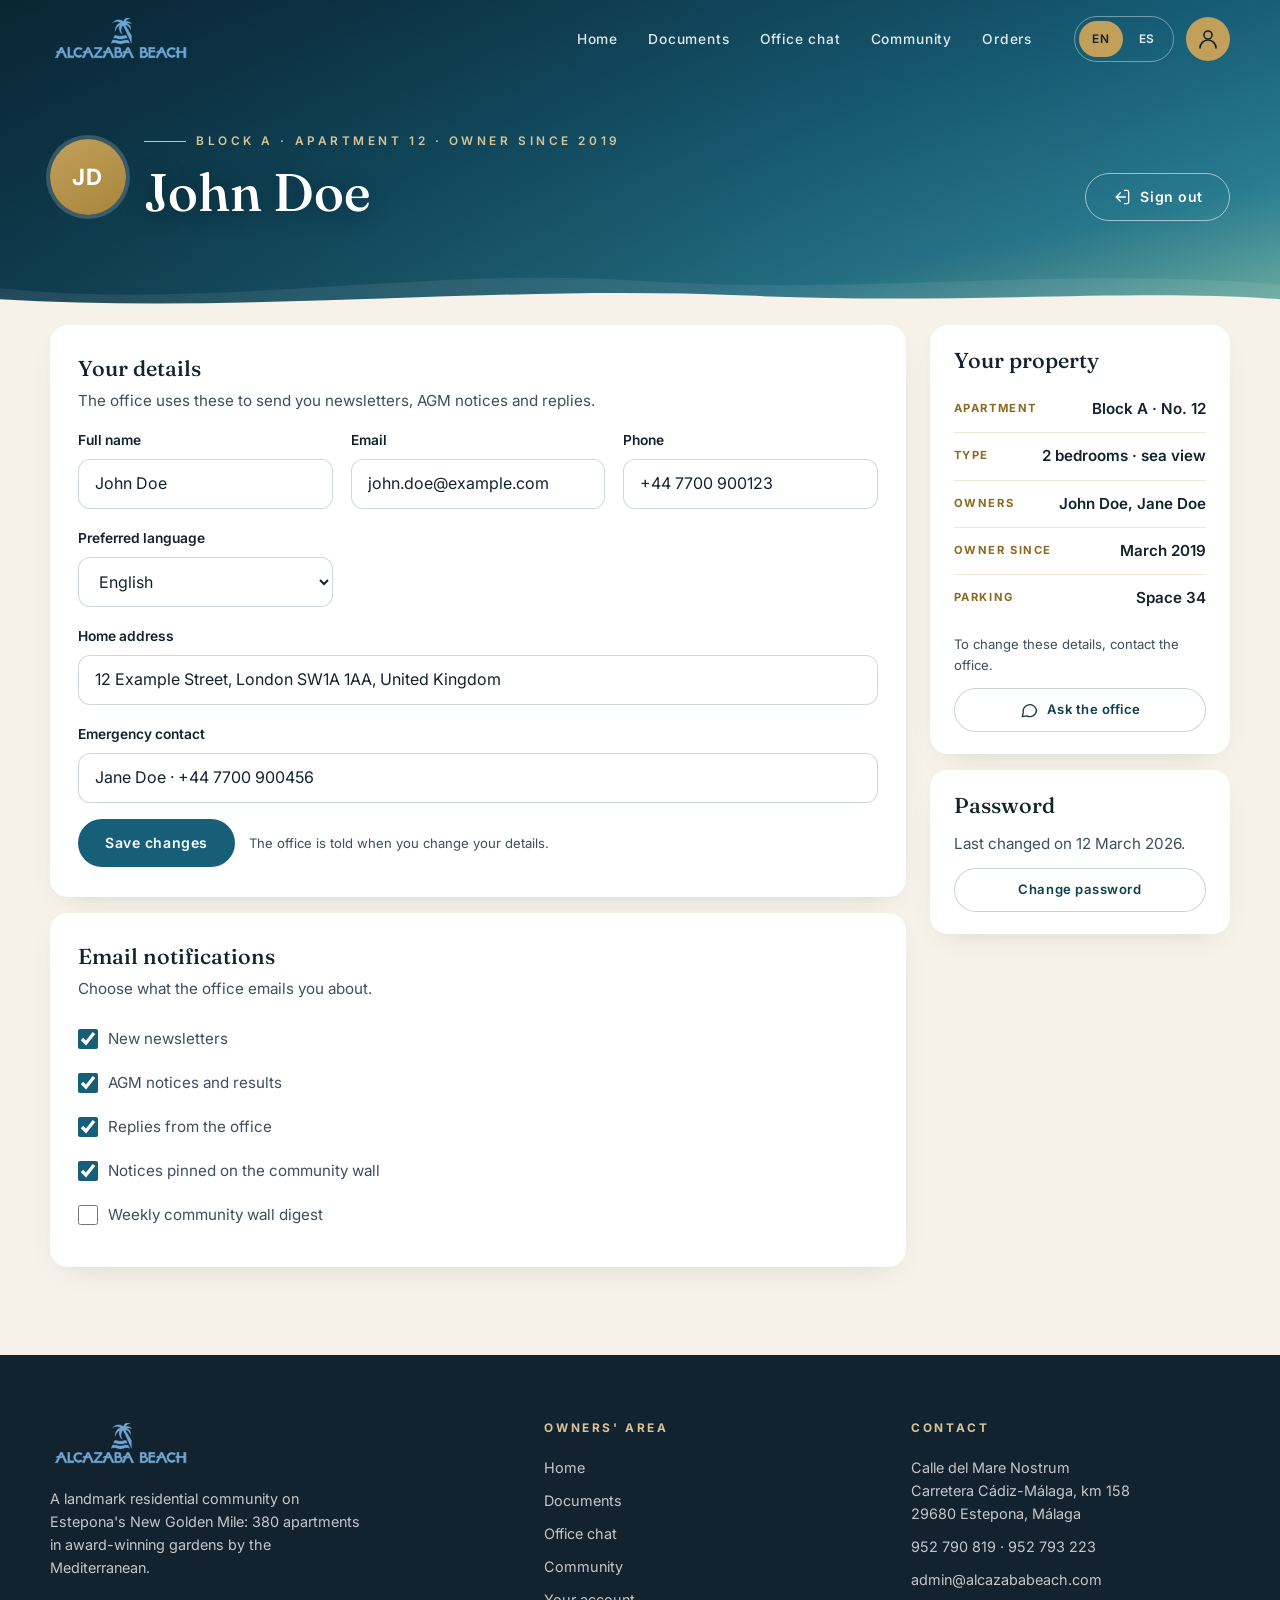
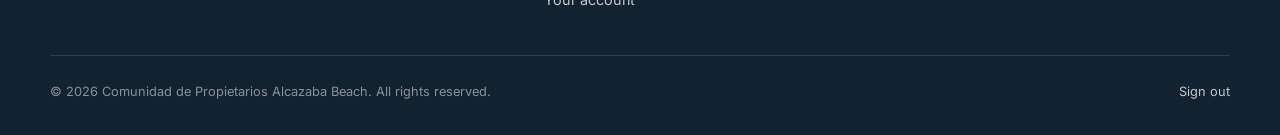
==== commit 5175fe7d: "Restyle owners' area to follow Mr. Theyskens' website draft Apply the draft's visual style to every " ====
--- a/account.html
+++ b/account.html
@@ -5,7 +5,7 @@
 <meta name="viewport" content="width=device-width, initial-scale=1">
 <link rel="preconnect" href="https://fonts.googleapis.com">
 <link rel="preconnect" href="https://fonts.gstatic.com" crossorigin>
-<link href="https://fonts.googleapis.com/css2?family=DM+Serif+Display&amp;family=Manrope:wght@400;500;600;700&amp;display=swap" rel="stylesheet">
+<link href="https://fonts.googleapis.com/css2?family=Fraunces:ital,wght@0,400;0,500;0,600;1,500&amp;family=Inter:wght@400;500;600;700&amp;display=swap" rel="stylesheet">
 <link rel="stylesheet" href="assets/css/styles.css">
 <title data-i18n="title.account">Your account · Alcazaba Beach owners' area</title>
 </head>
@@ -62,18 +62,19 @@
     </div>
   </div>
 </header>
+<section class="page-hero">
+  <div class="hero-inner">
+    <div class="hero-person">
+      <span class="avatar avatar--xl" aria-hidden="true">JD</span>
+      <div class="hero-text">
+        <p class="hero-kicker" data-i18n="account.unit">Block A · Apartment 12 · Owner since 2019</p>
+        <h1 class="hero-title">John Doe</h1>
+      </div>
+    </div>
+    <a class="btn btn--ghost-light" href="index.html"><svg class="icon" aria-hidden="true"><use href="#i-logout"></use></svg><span data-i18n="nav.signOut">Sign out</span></a>
+  </div>
+</section>
 <main id="main" class="container">
-
-  <div class="page-head page-head--split">
-    <div class="cluster" style="gap: 18px">
-      <span class="avatar avatar--xl" aria-hidden="true">JD</span>
-      <div class="stack stack--sm">
-        <p class="meta strong" data-i18n="account.unit">Block A · Apartment 12 · Owner since 2019</p>
-        <h1 class="h1">John Doe</h1>
-      </div>
-    </div>
-    <a class="btn btn--outline" href="index.html"><svg class="icon" aria-hidden="true"><use href="#i-logout"></use></svg><span data-i18n="nav.signOut">Sign out</span></a>
-  </div>
 
   <div class="row">
     <div class="stack grow-main">
@@ -154,6 +155,38 @@
     </aside>
   </div>
 </main>
+<footer class="site-footer">
+  <div class="footer-inner">
+    <div class="footer-grid">
+      <div class="footer-brand">
+        <img class="logo" src="assets/img/al_beach_logo.png" alt="Alcazaba Beach" width="224" height="79">
+        <p data-i18n="footer.about">A landmark residential community on Estepona's New Golden Mile: 380 apartments in award-winning gardens by the Mediterranean.</p>
+      </div>
+      <div class="footer-nav">
+        <h2 class="footer-title" data-i18n="nav.label">Owners' area</h2>
+        <ul>
+          <li><a href="home.html" data-i18n="nav.home">Home</a></li>
+          <li><a href="documents.html" data-i18n="nav.documents">Documents</a></li>
+          <li><a href="chat.html" data-i18n="nav.chat">Office chat</a></li>
+          <li><a href="community.html" data-i18n="nav.community">Community</a></li>
+          <li><a href="account.html" data-i18n="common.account">Your account</a></li>
+        </ul>
+      </div>
+      <div>
+        <h2 class="footer-title" data-i18n="footer.contact">Contact</h2>
+        <ul>
+          <li>Calle del Mare Nostrum<br>Carretera C&aacute;diz-M&aacute;laga, km 158<br>29680 Estepona, M&aacute;laga</li>
+          <li><a href="tel:+34952790819">952 790 819</a> &middot; <a href="tel:+34952793223">952 793 223</a></li>
+          <li><a href="mailto:admin@alcazababeach.com">admin@alcazababeach.com</a></li>
+        </ul>
+      </div>
+    </div>
+    <div class="footer-bottom">
+      <span data-i18n="footer.rights">&copy; 2026 Comunidad de Propietarios Alcazaba Beach. All rights reserved.</span>
+      <a class="footer-signout" href="index.html" data-i18n="nav.signOut">Sign out</a>
+    </div>
+  </div>
+</footer>
 <nav class="tab-bar" aria-label="Owners' area" data-i18n-aria-label="nav.label">
   <a class="tab-item" data-nav="home" href="home.html"><span class="tab-icon"><svg class="icon" aria-hidden="true"><use href="#i-home"></use></svg></span><span data-i18n="nav.home">Home</span></a>
   <a class="tab-item" data-nav="documents" href="documents.html"><span class="tab-icon"><svg class="icon" aria-hidden="true"><use href="#i-doc"></use></svg></span><span data-i18n="nav.documents">Documents</span></a>
--- a/assets/css/styles.css
+++ b/assets/css/styles.css
@@ -1,46 +1,59 @@
 /* Alcazaba Beach · Owners' area mockup
-   Coastal light-blue theme. One stylesheet shared by every page. */
+   Visual style follows Mr. Theyskens' website draft (2026-09-23):
+   navy and sea blues, sand grounds, gold accents, Fraunces + Inter.
+   One stylesheet shared by every page. */
 
 :root {
-  --ground: #F3F8FB;
-  --surface: #FFFFFF;
-  --sea: #0B4F6C;
-  --sea-deep: #0B3A50;
-  --sea-mid: #0E5C7D;
-  --sky: #CFE8F3;
-  --sky-soft: #E6F3F9;
-  --sky-pill: #DCEFF7;
-  --line: #D7E6EE;
-  --line-soft: #E3EEF3;
-  --field: #A9C7D6;
-  --ink: #10303F;
-  --muted: #3E5B6B;
-  --sand-bg: #FBF5EA;
-  --sand-line: #EFE1C6;
-  --sand-pill: #F4E7CF;
-  --sand-ink: #6B4A12;
+  /* From the draft */
+  --ink: #13222F;
+  --ink-soft: #3D4F5E;
+  --sea: #175F78;
+  --sea-deep: #0E3D50;
+  --sand: #F7F2E9;
+  --sand-deep: #EFE6D5;
+  --gold: #C2A05A;
+  --gold-soft: #D9C495;
+  --white: #FFFFFF;
+  --radius: 18px;
+  --shadow: 0 18px 50px -20px rgba(14, 61, 80, 0.35);
+  --shadow-card: 0 10px 30px -18px rgba(14, 61, 80, 0.25);
+  --shadow-hover: 0 22px 44px -18px rgba(14, 61, 80, 0.32);
+
+  /* Added for legibility: gold is too light for small text on sand or white */
+  --gold-ink: #8A6A22;
+  --gold-tint: #F4E7C8;
+  --sea-tint: rgba(23, 95, 120, 0.09);
+  --line: rgba(14, 61, 80, 0.12);
+  --row-hover: #FBF8F2;
   --warn-bg: #FBE6D6;
   --warn-ink: #8A3D0E;
-  --focus: #7FB9D3;
-  --heart: #D1495B;
-  --accent: var(--sea);
-
-  --font-body: 'Manrope', system-ui, -apple-system, 'Segoe UI', sans-serif;
-  --font-display: 'DM Serif Display', Georgia, serif;
+  --heart: #C2414F;
+  --focus: var(--sea);
+
+  --hero-bg:
+    linear-gradient(90deg, rgba(6, 26, 37, 0.55) 0%, rgba(8, 34, 47, 0.2) 60%, rgba(12, 50, 66, 0) 100%),
+    linear-gradient(168deg, #0D3346 0%, #175F78 46%, #2A7D92 78%, #6FAE9F 100%);
+
+  --font-display: 'Fraunces', Georgia, serif;
+  --font-body: 'Inter', -apple-system, 'Segoe UI', sans-serif;
 }
 
 *, *::before, *::after { box-sizing: border-box; }
-html { -webkit-text-size-adjust: 100%; }
+html { -webkit-text-size-adjust: 100%; scroll-behavior: smooth; }
 body {
   margin: 0;
   font-family: var(--font-body);
   font-size: 16px;
-  line-height: 1.5;
+  line-height: 1.6;
   color: var(--ink);
-  background: var(--ground);
-}
+  background: var(--sand);
+  -webkit-font-smoothing: antialiased;
+  /* Keeps the footer at the bottom on short pages */
+  min-height: 100vh; display: flex; flex-direction: column;
+}
+body > main, .login { flex: 1 0 auto; }
 h1, h2, h3, p, ul { margin: 0; }
-a { color: var(--sea); }
+a { color: var(--sea); text-decoration: none; }
 a:hover { color: var(--sea-deep); }
 :focus-visible { outline: 3px solid var(--focus); outline-offset: 2px; }
 [hidden] { display: none !important; }
@@ -51,67 +64,124 @@
   overflow: hidden; clip: rect(0 0 0 0); white-space: nowrap; border: 0;
 }
 .skip-link {
-  position: absolute; left: 12px; top: -60px; z-index: 50;
-  padding: 10px 16px; border-radius: 10px; background: var(--sea); color: #fff;
-  font-weight: 700; text-decoration: none;
+  position: absolute; left: 12px; top: -60px; z-index: 150;
+  padding: 10px 18px; border-radius: 999px; background: var(--sea); color: #fff;
+  font-weight: 600; text-decoration: none;
 }
 .skip-link:focus { top: 12px; color: #fff; }
 
 /* ---------- Icons ---------- */
 .icon {
   width: 20px; height: 20px; flex: none;
-  fill: none; stroke: currentColor; stroke-width: 1.8;
+  fill: none; stroke: currentColor; stroke-width: 1.6;
   stroke-linecap: round; stroke-linejoin: round;
 }
-.icon--sm { width: 16px; height: 16px; stroke-width: 2.2; }
+.icon--sm { width: 16px; height: 16px; stroke-width: 2; }
 .icon--lg { width: 24px; height: 24px; }
-.logo { width: auto; height: 54px; flex: none; }
-
-/* ---------- Header ---------- */
+.logo { width: auto; height: 50px; flex: none; }
+
+/* ---------- Header ----------
+   Sits over the dark page hero, then turns white once the page scrolls
+   (app.js adds .scrolled), as in the draft. */
 .site-header {
-  position: sticky; top: 0; z-index: 20;
-  background: var(--surface);
-  border-bottom: 1px solid var(--line);
+  position: fixed; inset: 0 0 auto 0; z-index: 100;
+  padding: 14px 0;
+  transition: background 0.35s ease, box-shadow 0.35s ease, padding 0.35s ease;
+}
+.site-header.scrolled {
+  background: rgba(255, 255, 255, 0.95);
+  -webkit-backdrop-filter: blur(12px);
+  backdrop-filter: blur(12px);
+  box-shadow: 0 4px 24px rgba(14, 61, 80, 0.12);
+  padding: 8px 0;
 }
 .header-inner {
-  max-width: 1240px; margin: 0 auto; padding: 14px 24px;
-  display: flex; flex-wrap: wrap; align-items: center; gap: 12px 28px;
+  width: min(1180px, calc(100% - 48px)); margin: 0 auto;
+  display: flex; align-items: center; gap: 12px 28px;
 }
 .brand { display: flex; align-items: center; gap: 10px; text-decoration: none; }
-.main-nav { display: flex; flex-wrap: wrap; gap: 4px; flex: 1 1 520px; }
+.main-nav { display: flex; flex-wrap: wrap; justify-content: flex-end; gap: 2px; flex: 1 1 auto; }
 .nav-link {
   display: inline-flex; align-items: center; min-height: 44px; padding: 0 14px;
   border-radius: 999px; text-decoration: none;
-  font-size: 15px; font-weight: 600; color: var(--muted);
-}
-.nav-link:hover { background: var(--sky-soft); color: var(--sea); }
-.nav-link[aria-current="page"] { background: var(--sky-soft); color: var(--sea); font-weight: 700; }
+  font-size: 0.86rem; font-weight: 500; letter-spacing: 0.06em;
+  color: rgba(255, 255, 255, 0.88);
+  transition: color 0.25s ease, background 0.25s ease;
+}
+.nav-link:hover { color: var(--gold-soft); }
+.nav-link[aria-current="page"] { color: #fff; background: rgba(255, 255, 255, 0.12); font-weight: 600; }
+.site-header.scrolled .nav-link { color: var(--ink-soft); }
+.site-header.scrolled .nav-link:hover { color: var(--sea); }
+.site-header.scrolled .nav-link[aria-current="page"] { color: var(--sea-deep); background: var(--sand-deep); }
+
 .header-actions { display: flex; align-items: center; gap: 12px; margin-left: auto; }
 .lang-toggle {
-  display: inline-flex; padding: 3px; border-radius: 999px;
-  border: 1px solid var(--line); background: var(--surface);
+  display: inline-flex; gap: 2px; padding: 4px; border-radius: 999px;
+  border: 1px solid rgba(255, 255, 255, 0.4);
+  transition: border-color 0.35s ease;
 }
 .lang-btn {
-  min-width: 44px; height: 38px; border: 0; border-radius: 999px;
-  background: transparent; color: var(--muted);
-  font: inherit; font-size: 13px; font-weight: 700; cursor: pointer;
-}
-.lang-btn[aria-pressed="true"] { background: var(--sea); color: #fff; }
+  min-width: 44px; height: 36px; padding: 0 10px; border: 0; border-radius: 999px;
+  background: transparent; color: rgba(255, 255, 255, 0.88);
+  font: inherit; font-size: 0.74rem; font-weight: 600; letter-spacing: 0.08em; cursor: pointer;
+}
+.lang-btn[aria-pressed="true"] { background: var(--gold); color: var(--ink); }
+.site-header.scrolled .lang-toggle, .login .lang-toggle { border-color: rgba(19, 34, 47, 0.2); }
+.site-header.scrolled .lang-btn, .login .lang-btn { color: var(--ink-soft); }
+.site-header.scrolled .lang-btn[aria-pressed="true"], .login .lang-btn[aria-pressed="true"] { color: var(--ink); }
 .account-btn {
   width: 44px; height: 44px; border-radius: 999px;
   display: flex; align-items: center; justify-content: center;
-  background: var(--sky); color: var(--sea-deep); text-decoration: none;
-}
-.account-btn:hover { background: #BBDDEC; color: var(--sea-deep); }
-.account-btn[aria-current="page"] { background: var(--sea); color: #fff; }
+  background: rgba(255, 255, 255, 0.14); color: #fff; text-decoration: none;
+  transition: background 0.25s ease, color 0.25s ease;
+}
+.account-btn:hover { background: rgba(255, 255, 255, 0.24); color: #fff; }
+.account-btn[aria-current="page"] { background: var(--gold); color: var(--ink); }
+.site-header.scrolled .account-btn { background: var(--sand-deep); color: var(--sea-deep); }
+.site-header.scrolled .account-btn[aria-current="page"] { background: var(--gold); color: var(--ink); }
+
+/* ---------- Page hero ----------
+   The dark band at the top of each page, with the draft's wave edge.
+   No photography: the gradient is the draft's own photo fallback. */
+.page-hero {
+  position: relative;
+  padding: 132px 0 92px;
+  color: #fff;
+  background: var(--hero-bg);
+  overflow: hidden;
+}
+.page-hero::after {
+  content: ""; position: absolute; inset: auto 0 -1px 0; height: 70px;
+  background: url("data:image/svg+xml,%3Csvg xmlns='http://www.w3.org/2000/svg' viewBox='0 0 1440 190' preserveAspectRatio='none'%3E%3Cpath d='M0,120 C240,180 480,60 720,100 C960,140 1200,60 1440,110 L1440,190 L0,190 Z' fill='%23ffffff' opacity='0.08'/%3E%3Cpath d='M0,150 C280,190 560,110 840,140 C1080,165 1280,120 1440,150 L1440,190 L0,190 Z' fill='%23f7f2e9'/%3E%3C/svg%3E") bottom / 100% 100% no-repeat;
+}
+.page-hero--slim { padding: 104px 0 56px; }
+.hero-inner {
+  position: relative; z-index: 1;
+  width: min(1180px, calc(100% - 48px)); margin: 0 auto;
+  display: flex; flex-wrap: wrap; align-items: flex-end; justify-content: space-between; gap: 20px 32px;
+}
+.hero-text { display: flex; flex-direction: column; gap: 12px; max-width: 680px; }
+.hero-kicker {
+  display: inline-flex; align-items: center; gap: 10px;
+  font-size: 0.74rem; font-weight: 600; letter-spacing: 0.3em; text-transform: uppercase;
+  color: var(--gold-soft);
+}
+.hero-kicker::before { content: ""; width: 42px; height: 1px; background: var(--gold-soft); flex: none; }
+.hero-title {
+  font-family: var(--font-display); font-weight: 500;
+  font-size: clamp(2.2rem, 5vw, 3.3rem); line-height: 1.1;
+  text-shadow: 0 2px 22px rgba(5, 22, 32, 0.45);
+}
+.hero-title em { font-style: italic; color: var(--gold-soft); }
+.hero-lead { font-size: 1.04rem; color: rgba(255, 255, 255, 0.9); max-width: 620px; }
+.hero-person { display: flex; align-items: center; gap: 18px; }
 
 /* ---------- Layout ---------- */
 .container {
-  max-width: 1240px; margin: 0 auto; padding: 40px 24px 64px;
+  width: min(1180px, calc(100% - 48px)); margin: 0 auto; padding: 12px 0 88px;
   display: flex; flex-direction: column; gap: 28px;
 }
 .page-head { display: flex; flex-direction: column; gap: 8px; }
-.page-head--split { flex-direction: row; flex-wrap: wrap; align-items: flex-end; justify-content: space-between; gap: 16px; }
 .row { display: flex; flex-wrap: wrap; gap: 24px; align-items: flex-start; }
 .row--stretch { align-items: stretch; }
 .grow-2 { flex: 2 1 560px; min-width: 0; }
@@ -124,264 +194,338 @@
 .spread { display: flex; flex-wrap: wrap; align-items: center; justify-content: space-between; gap: 12px; }
 
 /* ---------- Type ---------- */
-.h1 { font-family: var(--font-display); font-weight: 400; font-size: 44px; line-height: 1.1; color: var(--sea-deep); }
-.h2 { font-family: var(--font-display); font-weight: 400; font-size: 30px; line-height: 1.15; color: var(--sea-deep); }
-.h3 { font-family: var(--font-display); font-weight: 400; font-size: 26px; line-height: 1.2; color: var(--sea-deep); }
-.h4 { font-size: 18px; font-weight: 700; color: var(--sea-deep); }
-.lead { font-size: 17px; color: var(--muted); }
-.body { font-size: 16px; line-height: 1.6; color: var(--muted); }
-.eyebrow { font-size: 14px; font-weight: 700; letter-spacing: 0.08em; text-transform: uppercase; color: var(--muted); }
-.meta { font-size: 14px; color: var(--muted); }
-.note { font-size: 13px; color: var(--muted); }
-.strong { font-weight: 700; }
+.h1 { font-family: var(--font-display); font-weight: 500; font-size: clamp(2rem, 4vw, 2.7rem); line-height: 1.15; color: var(--ink); }
+.h2 { font-family: var(--font-display); font-weight: 500; font-size: 1.75rem; line-height: 1.2; color: var(--ink); }
+.h3 { font-family: var(--font-display); font-weight: 500; font-size: 1.35rem; line-height: 1.25; color: var(--ink); }
+.h4 { font-size: 1.05rem; font-weight: 600; color: var(--ink); }
+.lead { font-size: 1.02rem; color: var(--ink-soft); }
+.body { font-size: 0.95rem; line-height: 1.65; color: var(--ink-soft); }
+.eyebrow {
+  display: inline-flex; align-items: center; gap: 8px;
+  font-size: 0.72rem; font-weight: 700; letter-spacing: 0.24em; text-transform: uppercase;
+  color: var(--gold-ink);
+}
+.meta { font-size: 0.86rem; color: var(--ink-soft); }
+.note { font-size: 0.82rem; color: var(--ink-soft); }
+.strong { font-weight: 600; }
 
 /* ---------- Cards ---------- */
 .card {
-  background: var(--surface); border: 1px solid var(--line); border-radius: 20px;
-  padding: 28px; display: flex; flex-direction: column; gap: 16px;
-}
-.card--sea { background: var(--sea); border-color: var(--sea); color: #fff; }
-.card--sea .eyebrow { color: var(--sky); }
-.card--sea .body, .card--sea p { color: var(--sky-soft); }
+  background: var(--white); border-radius: var(--radius);
+  padding: 30px 28px; display: flex; flex-direction: column; gap: 16px;
+  box-shadow: var(--shadow-card);
+}
+.card--sea {
+  background: linear-gradient(160deg, var(--sea-deep) 0%, #124A60 100%);
+  color: #fff; box-shadow: var(--shadow);
+}
+.card--sea .eyebrow { color: var(--gold-soft); }
+.card--sea .body, .card--sea p { color: rgba(255, 255, 255, 0.82); }
 .card--sea .h2, .card--sea .h3 { color: #fff; }
-.card--sand { background: var(--sand-bg); border-color: var(--sand-line); }
-.card--dashed { border-style: dashed; border-color: var(--field); }
-.card--sky { background: var(--sky); border-color: var(--sky); }
-.card--tight { padding: 20px; gap: 12px; }
+.card--sand { background: var(--white); border-left: 4px solid var(--gold); border-radius: 0 var(--radius) var(--radius) 0; }
+.card--dashed { background: transparent; box-shadow: none; border: 1.5px dashed rgba(14, 61, 80, 0.22); }
+.card--sky { background: var(--sand-deep); box-shadow: none; }
+.card--tight { padding: 22px 24px; gap: 12px; }
 
 /* ---------- Buttons ---------- */
 .btn {
   display: inline-flex; align-items: center; justify-content: center; gap: 8px;
-  min-height: 48px; padding: 0 20px; border-radius: 10px; border: 1px solid transparent;
-  background: none; font: inherit; font-size: 15px; font-weight: 700;
+  min-height: 48px; padding: 0 26px; border-radius: 999px; border: 1px solid transparent;
+  background: none; font: inherit; font-size: 0.88rem; font-weight: 600; letter-spacing: 0.04em;
   text-decoration: none; cursor: pointer; white-space: nowrap;
-}
-.btn--primary { background: var(--accent); color: #fff; }
+  transition: transform 0.25s ease, box-shadow 0.25s ease, background 0.25s ease;
+}
+.btn:hover { transform: translateY(-2px); }
+.btn--primary { background: var(--sea); color: #fff; }
 .btn--primary:hover { background: var(--sea-deep); color: #fff; }
-.btn--outline { background: var(--surface); border-color: var(--field); color: var(--sea-deep); }
-.btn--outline:hover { background: var(--sky-soft); color: var(--sea-deep); }
-.btn--light { background: #fff; color: var(--sea-deep); }
-.btn--light:hover { background: var(--sky-soft); color: var(--sea-deep); }
+.btn--gold { background: var(--gold); color: var(--ink); box-shadow: 0 12px 30px -10px rgba(194, 160, 90, 0.55); }
+.btn--gold:hover { background: #CFAE67; color: var(--ink); }
+.btn--outline { background: var(--white); border-color: rgba(14, 61, 80, 0.22); color: var(--sea-deep); }
+.btn--outline:hover { border-color: var(--sea); color: var(--sea-deep); }
+.btn--light { background: var(--gold); color: var(--ink); }
+.btn--light:hover { background: #CFAE67; color: var(--ink); }
+.btn--ghost-light { border-color: rgba(255, 255, 255, 0.55); color: #fff; }
+.btn--ghost-light:hover { background: rgba(255, 255, 255, 0.12); color: #fff; }
 .btn--dark { background: var(--sea-deep); color: #fff; }
 .btn--dark:hover { background: var(--sea); color: #fff; }
-.btn--ghost { min-height: 44px; padding: 0 14px; color: var(--muted); }
-.btn--ghost:hover { background: var(--ground); color: var(--sea-deep); }
-.btn--sm { min-height: 44px; padding: 0 16px; font-size: 14px; }
+.btn--ghost { min-height: 44px; padding: 0 14px; color: var(--ink-soft); }
+.btn--ghost:hover { background: var(--sand); color: var(--sea-deep); transform: none; }
+.btn--sm { min-height: 44px; padding: 0 18px; font-size: 0.82rem; }
 .btn--block { width: 100%; }
-.btn--icon { width: 48px; padding: 0; }
+.btn--icon { flex: none; width: 48px; padding: 0; }
+.btn--sm.btn--icon { width: 44px; }
 .btn--pill { border-radius: 999px; }
 .chip-link {
-  display: inline-flex; align-items: center; min-height: 44px; padding: 0 16px;
-  border-radius: 999px; background: #fff; border: 1px solid var(--line);
-  text-decoration: none; font-size: 14px; font-weight: 700;
-}
-.chip-link:hover { border-color: var(--focus); }
+  display: inline-flex; align-items: center; min-height: 44px; padding: 0 18px;
+  border-radius: 999px; background: var(--white); border: 1px solid rgba(14, 61, 80, 0.16);
+  text-decoration: none; font-size: 0.86rem; font-weight: 600; color: var(--sea-deep);
+}
+.chip-link:hover { border-color: var(--gold); color: var(--sea-deep); }
 
 /* ---------- Pills ---------- */
 .pill {
   display: inline-flex; align-items: center; gap: 6px; align-self: flex-start;
-  padding: 4px 12px; border-radius: 999px; font-size: 13px; font-weight: 700; white-space: nowrap;
-}
-.pill--new, .pill--office { background: var(--sand-pill); color: var(--sand-ink); }
-.pill--ok { background: var(--sky-pill); color: var(--sea); }
+  padding: 4px 11px; border-radius: 999px; white-space: nowrap;
+  font-size: 0.68rem; font-weight: 700; letter-spacing: 0.1em; text-transform: uppercase;
+}
+.pill--new, .pill--office { background: var(--gold-tint); color: var(--gold-ink); }
+.pill--ok { background: var(--sea-tint); color: var(--sea); }
 .pill--warn { background: var(--warn-bg); color: var(--warn-ink); }
-.pill--muted { background: var(--line-soft); color: var(--muted); }
-.pill--plain { background: var(--surface); border: 1px solid var(--line); color: var(--muted); padding: 10px 16px; font-weight: 600; }
-.dot { width: 8px; height: 8px; border-radius: 999px; background: #B07A1E; flex: none; }
+.pill--muted { background: var(--sand-deep); color: var(--ink-soft); }
+.pill--plain {
+  background: rgba(255, 255, 255, 0.12); border: 1px solid rgba(255, 255, 255, 0.3); color: #fff;
+  padding: 10px 18px; font-size: 0.8rem; font-weight: 600; letter-spacing: 0.04em; text-transform: none;
+}
+.dot { width: 8px; height: 8px; border-radius: 999px; background: var(--gold); flex: none; }
 .dot--unread { width: 10px; height: 10px; background: var(--sea); }
 
 /* ---------- Forms ---------- */
 .field { display: flex; flex-direction: column; gap: 8px; }
-.label { font-size: 14px; font-weight: 700; }
+.label { font-size: 0.86rem; font-weight: 600; color: var(--ink); }
 .input, .select, .textarea {
-  width: 100%; min-height: 50px; padding: 0 14px;
-  border: 1px solid var(--field); border-radius: 10px;
-  background: #fff; color: var(--ink); font: inherit; font-size: 16px;
-}
-.textarea { min-height: 88px; padding: 12px 14px; resize: vertical; }
+  width: 100%; min-height: 50px; padding: 0 16px;
+  border: 1px solid rgba(14, 61, 80, 0.2); border-radius: 12px;
+  background: #fff; color: var(--ink); font: inherit; font-size: 1rem;
+}
+.input:focus, .select:focus, .textarea:focus { border-color: var(--sea); }
+.textarea { min-height: 88px; padding: 12px 16px; resize: vertical; }
 .search { position: relative; display: flex; align-items: center; }
-.search .icon { position: absolute; left: 14px; color: var(--muted); pointer-events: none; }
-.search .input { min-height: 48px; padding-left: 42px; }
-.check { display: flex; align-items: center; gap: 10px; min-height: 44px; font-size: 15px; color: var(--muted); }
+.search .icon { position: absolute; left: 16px; color: var(--ink-soft); pointer-events: none; }
+.search .input { min-height: 48px; padding-left: 44px; border-radius: 999px; }
+.check { display: flex; align-items: center; gap: 10px; min-height: 44px; font-size: 0.95rem; color: var(--ink-soft); }
 .check input { width: 20px; height: 20px; margin: 0; accent-color: var(--sea); }
 
 /* ---------- Login ---------- */
-.login { min-height: 100vh; display: flex; flex-wrap: wrap; }
+.login { min-height: 100vh; display: flex; flex-wrap: wrap; background: var(--white); }
 .login-hero {
-  flex: 1 1 520px; min-width: 0; padding: 48px;
-  background: var(--sea); color: #fff;
-  display: flex; flex-direction: column; gap: 40px;
+  position: relative; overflow: hidden;
+  flex: 1 1 520px; min-width: 0; padding: 48px 56px 120px;
+  background: var(--hero-bg); color: #fff;
+  display: flex; flex-direction: column; justify-content: space-between; gap: 48px;
+}
+.login-hero::after {
+  content: ""; position: absolute; inset: auto 0 0 0; height: 150px;
+  background: url("data:image/svg+xml,%3Csvg xmlns='http://www.w3.org/2000/svg' viewBox='0 0 1440 190' preserveAspectRatio='none'%3E%3Cpath d='M0,120 C240,180 480,60 720,100 C960,140 1200,60 1440,110 L1440,190 L0,190 Z' fill='%23ffffff' opacity='0.08'/%3E%3Cpath d='M0,150 C280,190 560,110 840,140 C1080,165 1280,120 1440,150 L1440,190 L0,190 Z' fill='%23ffffff' opacity='0.14'/%3E%3C/svg%3E") bottom / 100% 100% no-repeat;
 }
 .login-hero .logo { height: 64px; }
-.login-hero .eyebrow { color: var(--sky); letter-spacing: 0.12em; }
-.login-title { font-family: var(--font-display); font-weight: 400; font-size: 52px; line-height: 1.08; }
-.login-intro { max-width: 480px; display: flex; flex-direction: column; gap: 16px; }
-.login-intro p { font-size: 18px; line-height: 1.6; color: var(--sky-soft); }
-.photo-placeholder {
-  flex: 1 1 auto; min-height: 260px; padding: 24px;
-  border: 1.5px dashed #7FB9D3; border-radius: 20px; background: var(--sea-mid);
-  display: flex; flex-direction: column; align-items: center; justify-content: center; gap: 16px;
-  text-align: center; color: var(--sky-soft); font-size: 15px;
-  --wave-a: #9FD0E6; --wave-b: #CFE8F3;
-}
-.photo-placeholder svg { width: 160px; height: 40px; }
+.login-intro { position: relative; z-index: 1; max-width: 520px; display: flex; flex-direction: column; gap: 22px; }
+.login-title {
+  font-family: var(--font-display); font-weight: 500;
+  font-size: clamp(2.4rem, 5vw, 3.6rem); line-height: 1.08;
+  text-shadow: 0 2px 22px rgba(5, 22, 32, 0.45);
+}
+.login-title em { font-style: italic; color: var(--gold-soft); }
+.login-intro p { font-size: 1.08rem; line-height: 1.65; color: rgba(255, 255, 255, 0.9); }
 .login-side { flex: 1 1 440px; min-width: 0; padding: 32px 48px; display: flex; flex-direction: column; gap: 32px; }
 .login-top { display: flex; justify-content: flex-end; }
 .login-main { flex: 1 1 auto; display: flex; align-items: center; justify-content: center; }
 .login-form { width: 100%; max-width: 400px; display: flex; flex-direction: column; gap: 24px; }
-.rule { height: 1px; background: var(--line); border: 0; margin: 0; }
+.rule { height: 1px; background: var(--sand-deep); border: 0; margin: 0; }
 .app-strip {
   display: flex; flex-wrap: wrap; align-items: center; justify-content: space-between; gap: 16px;
-  padding: 20px 24px; border-radius: 16px; background: var(--sky-soft); color: var(--sea-deep);
+  padding: 20px 24px; border-radius: var(--radius); background: var(--sand); color: var(--sea-deep);
 }
 
 /* ---------- Home ---------- */
 .newsletter { flex-direction: row; flex-wrap: wrap; gap: 28px; }
 .cover {
-  flex: 0 0 180px; height: 232px; padding: 18px; border-radius: 12px;
-  background: var(--sky-soft); border: 1px solid var(--sky);
+  flex: 0 0 180px; height: 236px; padding: 20px 18px; border-radius: 14px;
+  background: linear-gradient(160deg, var(--sea-deep) 0%, var(--sea) 70%, #2A7D92 100%);
+  box-shadow: var(--shadow);
   display: flex; flex-direction: column; justify-content: space-between;
+  --wave-a: var(--gold-soft); --wave-b: rgba(255, 255, 255, 0.7);
 }
 .cover svg { width: 140px; height: 36px; }
-.cover-title { font-family: var(--font-display); font-size: 20px; line-height: 1.15; color: var(--sea-deep); }
-.cover-issue { font-size: 13px; font-weight: 700; color: var(--sea); }
+.cover-title { font-family: var(--font-display); font-weight: 500; font-size: 1.3rem; line-height: 1.15; color: #fff; }
+.cover-issue { font-size: 0.7rem; font-weight: 700; letter-spacing: 0.2em; text-transform: uppercase; color: var(--gold-soft); }
 .newsletter-body { flex: 1 1 260px; min-width: 0; display: flex; flex-direction: column; gap: 14px; }
 .newsletter-body .cluster { margin-top: auto; }
 .preview {
   display: flex; gap: 14px; padding: 16px; border-radius: 14px;
-  background: var(--ground); text-decoration: none; color: var(--ink);
-}
-.preview:hover { background: var(--sky-soft); color: var(--ink); }
+  background: var(--sand); text-decoration: none; color: var(--ink);
+}
+.preview:hover { background: var(--sand-deep); color: var(--ink); }
 .avatar {
   flex: 0 0 40px; width: 40px; height: 40px; border-radius: 999px;
   display: flex; align-items: center; justify-content: center;
-  background: var(--sky); color: var(--sea-deep); font-size: 14px; font-weight: 700;
-}
-.avatar--office { background: var(--sand-pill); color: var(--sand-ink); }
-.avatar--sea { background: var(--sea); color: #fff; }
+  background: linear-gradient(150deg, var(--sea) 0%, var(--sea-deep) 100%); color: #fff;
+  font-size: 0.78rem; font-weight: 700; letter-spacing: 0.06em;
+}
+.avatar--office { background: linear-gradient(150deg, var(--gold) 0%, #A8853C 100%); color: #fff; }
+.avatar--sea { background: linear-gradient(150deg, var(--gold) 0%, #A8853C 100%); }
 .avatar--lg { flex-basis: 44px; width: 44px; height: 44px; }
-.avatar--xl { flex-basis: 72px; width: 72px; height: 72px; font-size: 24px; }
-.avatar--sm { flex-basis: 36px; width: 36px; height: 36px; font-size: 13px; }
+.avatar--xl {
+  flex-basis: 76px; width: 76px; height: 76px; font-size: 1.4rem;
+  background: linear-gradient(150deg, var(--gold) 0%, #A8853C 100%);
+  box-shadow: 0 0 0 4px rgba(255, 255, 255, 0.18);
+}
+.avatar--sm { flex-basis: 36px; width: 36px; height: 36px; font-size: 0.74rem; }
 .quick-link {
-  display: flex; align-items: center; gap: 14px; padding: 18px; border-radius: 16px;
-  background: #fff; border: 1px solid var(--line); text-decoration: none; color: var(--sea-deep);
-}
-.quick-link:hover { border-color: var(--focus); color: var(--sea-deep); }
+  display: flex; align-items: center; gap: 16px; padding: 20px; border-radius: var(--radius);
+  background: var(--white); box-shadow: var(--shadow-card); text-decoration: none; color: var(--ink);
+  transition: transform 0.28s ease, box-shadow 0.28s ease;
+}
+.quick-link:hover { transform: translateY(-4px); box-shadow: var(--shadow-hover); color: var(--ink); }
 .icon-tile {
-  flex: 0 0 44px; width: 44px; height: 44px; border-radius: 12px;
+  flex: 0 0 48px; width: 48px; height: 48px; border-radius: 14px;
   display: flex; align-items: center; justify-content: center;
-  background: var(--sky-soft); color: var(--sea);
-}
-.icon-tile--white { background: #fff; flex-basis: 52px; width: 52px; height: 52px; border-radius: 14px; }
-.quick-title { display: block; font-size: 16px; font-weight: 700; }
-.quick-sub { display: block; font-size: 14px; color: var(--muted); }
-.next-meeting { margin-top: auto; padding-top: 16px; border-top: 1px solid #2F7193; display: flex; flex-direction: column; gap: 4px; }
-.next-meeting .label { color: var(--sky); font-weight: 600; font-size: 13px; }
-.app-banner { flex-direction: row; flex-wrap: wrap; align-items: center; justify-content: space-between; gap: 20px; padding: 28px 32px; }
-.app-banner .body { color: #234A5C; }
+  background: linear-gradient(150deg, var(--sea) 0%, var(--sea-deep) 100%); color: #fff;
+}
+.icon-tile--white { flex-basis: 52px; width: 52px; height: 52px; background: linear-gradient(150deg, var(--gold) 0%, #A98844 100%); }
+.quick-title { display: block; font-family: var(--font-display); font-size: 1.12rem; font-weight: 600; }
+.quick-sub { display: block; font-size: 0.88rem; color: var(--ink-soft); }
+.next-meeting { margin-top: auto; padding-top: 16px; border-top: 1px solid rgba(255, 255, 255, 0.16); display: flex; flex-direction: column; gap: 4px; }
+.next-meeting .label { color: var(--gold-soft); font-size: 0.7rem; font-weight: 700; letter-spacing: 0.2em; text-transform: uppercase; }
+.app-banner { flex-direction: row; flex-wrap: wrap; align-items: center; justify-content: space-between; gap: 20px; padding: 30px 32px; }
 .pinned {
-  display: flex; flex-direction: column; gap: 4px; padding: 16px; border-radius: 14px;
-  background: var(--sand-bg); border: 1px solid var(--sand-line);
-}
-.pinned-label { display: flex; align-items: center; gap: 6px; font-size: 13px; font-weight: 700; color: var(--sand-ink); }
+  display: flex; flex-direction: column; gap: 4px; padding: 16px 18px;
+  border-left: 3px solid var(--gold); border-radius: 0 12px 12px 0; background: var(--sand);
+  font-size: 0.95rem; color: var(--ink-soft);
+}
+.pinned-label {
+  display: flex; align-items: center; gap: 6px;
+  font-size: 0.68rem; font-weight: 700; letter-spacing: 0.16em; text-transform: uppercase; color: var(--gold-ink);
+}
 
 /* ---------- Documents ---------- */
 .toolbar { display: flex; flex-wrap: wrap; align-items: center; justify-content: space-between; gap: 16px; }
-.tabs { display: inline-flex; padding: 4px; border-radius: 14px; background: var(--sky-soft); }
+.tabs { display: inline-flex; gap: 2px; padding: 4px; border-radius: 999px; background: var(--sand-deep); }
 .tab {
-  min-height: 44px; padding: 0 22px; border: 0; border-radius: 10px;
-  background: transparent; color: var(--muted);
-  font: inherit; font-size: 15px; font-weight: 700; cursor: pointer;
-}
-.tab[aria-selected="true"] { background: #fff; color: var(--sea-deep); box-shadow: 0 1px 2px rgba(11, 58, 80, 0.12); }
+  min-height: 44px; padding: 0 24px; border: 0; border-radius: 999px;
+  background: transparent; color: var(--ink-soft);
+  font: inherit; font-size: 0.88rem; font-weight: 600; letter-spacing: 0.03em; cursor: pointer;
+}
+.tab[aria-selected="true"] { background: var(--white); color: var(--sea-deep); box-shadow: 0 2px 8px rgba(14, 61, 80, 0.12); }
 .filters { display: flex; flex-wrap: wrap; gap: 12px; flex: 0 1 520px; }
 .filters .search { flex: 1 1 240px; }
-.year { display: flex; align-items: center; gap: 8px; font-size: 14px; font-weight: 700; color: var(--muted); }
-.year .select { width: auto; min-height: 48px; padding: 0 12px; }
-.list { background: #fff; border: 1px solid var(--line); border-radius: 20px; overflow: hidden; }
+.year {
+  display: flex; align-items: center; gap: 10px;
+  font-size: 0.7rem; font-weight: 700; letter-spacing: 0.16em; text-transform: uppercase; color: var(--ink-soft);
+}
+.year .select { width: auto; min-height: 48px; padding: 0 14px; border-radius: 999px; font-size: 0.95rem; letter-spacing: 0; text-transform: none; }
+.list { background: var(--white); border-radius: var(--radius); overflow: hidden; box-shadow: var(--shadow-card); }
 .list-row {
   display: flex; flex-wrap: wrap; align-items: center; gap: 16px;
-  padding: 20px 24px; border-bottom: 1px solid var(--line-soft);
-}
-.list-row:last-child { border-bottom: 0; }
+  padding: 18px 24px; border-top: 1px solid var(--sand-deep);
+}
+.list-row:first-child { border-top: 0; }
+.list-row:hover { background: var(--row-hover); }
 .list-main { flex: 1 1 240px; min-width: 0; display: flex; flex-direction: column; gap: 4px; }
-.list-title { font-size: 17px; font-weight: 700; color: var(--sea-deep); }
-.archive { display: flex; flex-wrap: wrap; align-items: center; gap: 12px; padding: 20px 24px; border-radius: 16px; background: var(--sky-soft); }
-.vote-list { border: 1px solid var(--line-soft); border-radius: 14px; overflow: hidden; }
+.list-title { font-size: 1rem; font-weight: 600; color: var(--ink); }
+.archive { display: flex; flex-wrap: wrap; align-items: center; gap: 12px; padding: 20px 24px; border-radius: var(--radius); background: var(--sand-deep); }
+.archive .strong, .cluster .meta.strong {
+  font-size: 0.7rem; font-weight: 700; letter-spacing: 0.16em; text-transform: uppercase; color: var(--ink-soft);
+}
+.vote-list { border-radius: 14px; overflow: hidden; border: 1px solid var(--sand-deep); }
 .vote-row {
   display: flex; flex-wrap: wrap; align-items: center; gap: 12px 20px;
-  padding: 18px 20px; border-bottom: 1px solid var(--line-soft);
-}
-.vote-row:last-child { border-bottom: 0; }
+  padding: 18px 20px; border-top: 1px solid var(--sand-deep);
+}
+.vote-row:first-child { border-top: 0; }
+.vote-row:hover { background: var(--row-hover); }
 .vote-num {
-  flex: 0 0 32px; height: 32px; border-radius: 999px;
+  flex: 0 0 34px; height: 34px; border-radius: 999px;
   display: flex; align-items: center; justify-content: center;
-  background: var(--sky-soft); color: var(--sea); font-size: 14px; font-weight: 700;
+  background: var(--sand); color: var(--sea-deep);
+  font-family: var(--font-display); font-size: 1rem; font-weight: 500;
 }
 .vote-main { flex: 1 1 240px; min-width: 0; display: flex; flex-direction: column; gap: 4px; }
-.vote-title { font-size: 16px; font-weight: 700; }
+.vote-title { font-size: 0.98rem; font-weight: 600; }
 .paper-link {
   display: flex; align-items: center; justify-content: space-between; gap: 12px;
-  min-height: 52px; padding: 0 16px; border-radius: 12px;
-  background: var(--ground); text-decoration: none; color: var(--sea-deep); font-size: 15px; font-weight: 700;
-}
-.paper-link:hover { background: var(--sky-soft); color: var(--sea-deep); }
+  min-height: 52px; padding: 0 18px; border-radius: 12px;
+  background: var(--sand); text-decoration: none; color: var(--sea-deep); font-size: 0.92rem; font-weight: 600;
+}
+.paper-link:hover { background: var(--sand-deep); color: var(--sea-deep); }
 
 /* ---------- Chat ---------- */
 .chat-layout { display: flex; flex-wrap: wrap; gap: 24px; align-items: stretch; }
 .conv-side { flex: 1 1 280px; min-width: 0; display: flex; flex-direction: column; gap: 16px; }
-.conv-list { display: flex; flex-direction: column; gap: 6px; }
+.conv-list { display: flex; flex-direction: column; gap: 8px; }
 .conv-item {
-  display: flex; flex-direction: column; gap: 6px; padding: 14px 16px; border-radius: 14px;
+  display: flex; flex-direction: column; gap: 8px; padding: 16px 18px; border-radius: 14px;
   border: 1.5px solid transparent; text-decoration: none; color: var(--ink);
 }
-.conv-item:hover { background: #fff; color: var(--ink); }
-.conv-item[aria-current="true"] { background: #fff; border-color: var(--focus); }
-.conv-title { font-size: 15px; font-weight: 700; }
+.conv-item:hover { background: var(--white); color: var(--ink); }
+.conv-item[aria-current="true"] { background: var(--white); border-color: var(--gold); box-shadow: var(--shadow-card); }
+.conv-title { font-size: 0.95rem; font-weight: 600; }
 .chat-panel {
-  flex: 999 1 560px; min-width: 0; min-height: 720px; overflow: hidden;
-  background: #fff; border: 1px solid var(--line); border-radius: 20px;
+  flex: 999 1 560px; min-width: 0; min-height: 680px; overflow: hidden;
+  background: var(--white); border-radius: var(--radius); box-shadow: 0 14px 40px -22px rgba(14, 61, 80, 0.3);
   display: flex; flex-direction: column;
 }
-.chat-head { display: flex; flex-wrap: wrap; align-items: center; justify-content: space-between; gap: 12px; padding: 18px 24px; border-bottom: 1px solid var(--line-soft); }
-.messages { flex: 1 1 auto; padding: 24px; display: flex; flex-direction: column; gap: 18px; background: #F8FBFD; }
-.day { align-self: center; font-size: 13px; font-weight: 600; color: var(--muted); }
+.chat-head {
+  display: flex; flex-wrap: wrap; align-items: center; justify-content: space-between; gap: 12px;
+  padding: 18px 24px; background: var(--sand); border-bottom: 1px solid var(--line);
+}
+.chat-head .h4 { font-family: var(--font-display); font-size: 1.2rem; font-weight: 500; }
+.messages { flex: 1 1 auto; padding: 24px; display: flex; flex-direction: column; gap: 18px; background: var(--white); }
+.day { align-self: center; font-size: 0.7rem; font-weight: 700; letter-spacing: 0.16em; text-transform: uppercase; color: var(--ink-soft); }
 .msg { display: flex; gap: 12px; max-width: 72%; align-self: flex-start; }
 .msg-body { display: flex; flex-direction: column; gap: 6px; }
 .bubble {
   padding: 14px 18px; border-radius: 18px 18px 18px 4px;
-  background: #fff; border: 1px solid var(--line); font-size: 16px; line-height: 1.55;
+  background: var(--sand); font-size: 0.96rem; line-height: 1.6; color: var(--ink);
 }
 .msg--me { align-self: flex-end; }
 .msg--me .msg-body { align-items: flex-end; }
-.msg--me .bubble { border-radius: 18px 18px 4px 18px; background: var(--sea); border-color: var(--sea); color: #fff; }
-.msg--office .bubble { border-color: var(--sand-line); }
-.msg-meta { font-size: 12px; color: var(--muted); }
-.divider { display: flex; align-items: center; gap: 12px; font-size: 13px; font-weight: 600; color: var(--muted); }
-.divider::before, .divider::after { content: ""; flex: 1 1 auto; height: 1px; background: var(--line); }
-.composer { padding: 16px 24px 20px; border-top: 1px solid var(--line-soft); display: flex; flex-direction: column; gap: 10px; }
+.msg--me .bubble { border-radius: 18px 18px 4px 18px; background: var(--sea); color: #fff; }
+.msg--office .bubble { background: var(--white); border: 1px solid #E9D4A8; border-left: 3px solid var(--gold); }
+.msg-meta { font-size: 0.76rem; color: var(--ink-soft); }
+.divider {
+  display: flex; align-items: center; gap: 12px;
+  font-size: 0.7rem; font-weight: 700; letter-spacing: 0.14em; text-transform: uppercase; color: var(--gold-ink);
+}
+.divider::before, .divider::after { content: ""; flex: 1 1 auto; height: 1px; background: var(--gold-soft); }
+.composer { padding: 16px 24px 20px; border-top: 1px solid var(--line); display: flex; flex-direction: column; gap: 10px; }
 .composer-row { display: flex; align-items: flex-end; gap: 10px; }
-.composer-row .textarea { flex: 1 1 auto; min-width: 0; min-height: 48px; }
+.composer-row .textarea { flex: 1 1 auto; min-width: 0; min-height: 48px; border-radius: 24px; padding: 12px 18px; }
 
 /* ---------- Community ---------- */
-.post { padding: 22px; gap: 14px; }
-.post-head { display: flex; align-items: center; gap: 12px; }
-.post-author { display: block; font-size: 15px; font-weight: 700; }
-.post-time { display: block; font-size: 13px; color: var(--muted); }
-.post-text { font-size: 16px; line-height: 1.6; }
-.post-actions { display: flex; flex-wrap: wrap; gap: 8px; padding-top: 12px; border-top: 1px solid var(--line-soft); }
-.reply { display: flex; flex-direction: column; gap: 6px; padding: 14px 16px; border-radius: 14px; background: var(--ground); }
+.post { padding: 24px; gap: 14px; }
+.post-head { display: flex; align-items: center; gap: 14px; }
+.post-author { display: block; font-size: 0.95rem; font-weight: 600; }
+.post-time { display: block; font-size: 0.8rem; color: var(--ink-soft); }
+.post-text { font-size: 0.96rem; line-height: 1.6; color: var(--ink-soft); }
+.post-actions { display: flex; flex-wrap: wrap; gap: 8px; padding-top: 12px; border-top: 1px solid var(--sand-deep); }
+.reply { display: flex; flex-direction: column; gap: 6px; padding: 14px 18px; border-radius: 14px; background: var(--sand); }
 .photo-ph {
-  height: 220px; border-radius: 14px; border: 1.5px dashed var(--field); background: var(--sky-soft);
-  display: flex; align-items: center; justify-content: center; font-size: 14px; color: var(--muted);
-}
-.bullets { padding-left: 20px; display: flex; flex-direction: column; gap: 8px; font-size: 15px; line-height: 1.5; color: var(--muted); }
+  height: 220px; border-radius: 14px; border: 1.5px dashed rgba(14, 61, 80, 0.22); background: var(--sand);
+  display: flex; align-items: center; justify-content: center; font-size: 0.88rem; color: var(--ink-soft);
+}
+.bullets { padding-left: 20px; display: flex; flex-direction: column; gap: 8px; font-size: 0.93rem; line-height: 1.55; color: var(--ink-soft); }
+.bullets li::marker { color: var(--gold); }
 
 /* ---------- Coming soon ---------- */
-.soon { max-width: 640px; margin: 24px auto 0; text-align: center; align-items: center; padding: 48px 32px; gap: 18px; }
+.soon { max-width: 640px; margin: 0 auto; text-align: center; align-items: center; padding: 48px 32px; gap: 18px; }
 .soon .icon-tile { flex-basis: 64px; width: 64px; height: 64px; border-radius: 18px; }
 .soon .icon-tile .icon { width: 30px; height: 30px; }
+.soon .pill { align-self: center; }
 .soon .cluster { justify-content: center; }
+
+/* ---------- Footer ---------- */
+.site-footer { background: var(--ink); color: rgba(255, 255, 255, 0.75); padding: 64px 0 32px; }
+.footer-inner { width: min(1180px, calc(100% - 48px)); margin: 0 auto; }
+.footer-grid { display: grid; grid-template-columns: 1.4fr 1fr 1fr; gap: 48px; margin-bottom: 44px; }
+.footer-brand { display: flex; flex-direction: column; align-items: flex-start; gap: 18px; }
+.footer-brand p { font-size: 0.9rem; max-width: 320px; }
+.footer-title {
+  margin-bottom: 18px;
+  font-size: 0.74rem; font-weight: 700; letter-spacing: 0.22em; text-transform: uppercase; color: var(--gold-soft);
+}
+.site-footer ul { list-style: none; padding: 0; display: grid; gap: 10px; font-size: 0.9rem; }
+.site-footer a { color: rgba(255, 255, 255, 0.75); }
+.site-footer a:hover { color: var(--gold-soft); }
+.site-footer :focus-visible { outline-color: var(--gold-soft); }
+.footer-bottom {
+  border-top: 1px solid rgba(255, 255, 255, 0.12); padding-top: 26px;
+  display: flex; flex-wrap: wrap; gap: 12px; justify-content: space-between;
+  font-size: 0.8rem; color: rgba(255, 255, 255, 0.5);
+}
+
+/* ---------- Reveal on scroll (app.js adds .reveal only when motion is allowed) ---------- */
+.reveal { opacity: 0; transform: translateY(26px); transition: opacity 0.7s ease, transform 0.7s ease; }
+.reveal.visible { opacity: 1; transform: none; }
 
 /* ---------- Mobile tab bar ---------- */
 .tab-bar { display: none; }
@@ -389,29 +533,31 @@
   flex: 1 1 0; min-height: 54px;
   display: flex; flex-direction: column; align-items: center; justify-content: center; gap: 3px;
   border: 0; background: none; text-decoration: none; cursor: pointer;
-  font: inherit; font-size: 12px; font-weight: 600; color: var(--muted);
+  font: inherit; font-size: 0.72rem; font-weight: 500; color: var(--ink-soft);
 }
 .tab-icon { width: 52px; height: 30px; border-radius: 999px; display: flex; align-items: center; justify-content: center; }
-.tab-item[aria-current="page"], .tab-item[aria-expanded="true"] { color: var(--sea); font-weight: 700; }
-.tab-item[aria-current="page"] .tab-icon, .tab-item[aria-expanded="true"] .tab-icon { background: var(--sky-pill); }
+.tab-item[aria-current="page"], .tab-item[aria-expanded="true"] { color: var(--sea-deep); font-weight: 700; }
+.tab-item[aria-current="page"] .tab-icon, .tab-item[aria-expanded="true"] .tab-icon { background: var(--gold-tint); color: var(--gold-ink); }
 .more-sheet {
-  position: fixed; left: 12px; right: 12px; bottom: 88px; z-index: 31;
-  padding: 8px; border-radius: 18px; background: #fff; border: 1px solid var(--line);
-  box-shadow: 0 12px 32px rgba(11, 58, 80, 0.18);
+  position: fixed; left: 12px; right: 12px; bottom: 88px; z-index: 131;
+  padding: 8px; border-radius: var(--radius); background: var(--white);
+  box-shadow: var(--shadow);
   display: flex; flex-direction: column;
 }
 .more-link {
   display: flex; align-items: center; gap: 12px; min-height: 52px; padding: 0 14px;
-  border-radius: 12px; text-decoration: none; color: var(--sea-deep); font-weight: 700;
-}
-.more-link:hover, .more-link[aria-current="page"] { background: var(--sky-soft); color: var(--sea-deep); }
+  border-radius: 12px; text-decoration: none; color: var(--sea-deep); font-weight: 600;
+}
+.more-link:hover, .more-link[aria-current="page"] { background: var(--sand); color: var(--sea-deep); }
 
 @media (min-width: 761px) {
   .more-sheet { display: none !important; }
 }
 
 /* Pages reached before signing in hide the owners' navigation */
-.is-public .main-nav, .is-public .account-btn, .is-public .tab-bar, .is-public .more-sheet { display: none !important; }
+.is-public .main-nav, .is-public .account-btn, .is-public .tab-bar, .is-public .more-sheet,
+.is-public .footer-nav, .is-public .footer-signout { display: none !important; }
+.is-public .footer-grid { grid-template-columns: 1.4fr 1fr; }
 
 /* ---------- Community wall likes ---------- */
 .like-btn[aria-pressed="true"], .like-btn[aria-pressed="true"]:hover { color: var(--heart); }
@@ -421,38 +567,60 @@
 .form-grid { display: grid; grid-template-columns: repeat(auto-fit, minmax(240px, 1fr)); gap: 18px; }
 .field--wide { grid-column: 1 / -1; }
 .details { margin: 0; display: flex; flex-direction: column; }
-.details div { display: flex; flex-wrap: wrap; justify-content: space-between; gap: 4px 12px; padding: 10px 0; border-bottom: 1px solid var(--line-soft); }
-.details div:last-child { border-bottom: 0; }
-.details dt { font-size: 14px; color: var(--muted); }
-.details dd { margin: 0; font-size: 15px; font-weight: 700; }
+.details div { display: flex; flex-wrap: wrap; justify-content: space-between; gap: 4px 12px; padding: 11px 0; border-top: 1px solid var(--sand-deep); }
+.details div:first-child { border-top: 0; }
+.details dt { font-size: 0.7rem; font-weight: 700; letter-spacing: 0.14em; text-transform: uppercase; color: var(--gold-ink); align-self: center; }
+.details dd { margin: 0; font-size: 0.95rem; font-weight: 600; }
+
+/* ---------- Narrower screens ---------- */
+@media (max-width: 1080px) {
+  .nav-link { padding: 0 10px; letter-spacing: 0.03em; }
+}
+
+@media (max-width: 960px) {
+  .footer-grid { grid-template-columns: 1fr 1fr; }
+  .footer-brand { grid-column: 1 / -1; }
+}
 
 /* ---------- Phone ---------- */
 @media (max-width: 760px) {
   .main-nav, .account-btn { display: none; }
-  .header-inner { padding: 10px 16px; flex-wrap: nowrap; }
-  .logo { height: 44px; }
-  .lang-btn { height: 38px; font-size: 12px; }
-
-  .container { padding: 20px 16px 120px; gap: 18px; }
-  .h1 { font-size: 30px; }
-  .h2 { font-size: 24px; }
-  .h3 { font-size: 22px; }
-  .lead { font-size: 16px; }
-  .card { padding: 18px; border-radius: 18px; gap: 14px; }
+  .site-header, .site-header.scrolled { padding: 8px 0; }
+  .header-inner, .hero-inner, .container, .footer-inner { width: calc(100% - 32px); }
+  .header-inner { flex-wrap: nowrap; }
+  .logo { height: 42px; }
+
+  .page-hero { padding: 92px 0 64px; }
+  .page-hero::after { height: 44px; }
+  .page-hero--slim { padding: 76px 0 40px; }
+  .hero-title { font-size: 2rem; }
+  .hero-lead { font-size: 0.98rem; }
+  .hero-kicker { font-size: 0.66rem; letter-spacing: 0.24em; }
+  .hero-kicker::before { width: 28px; }
+  .avatar--xl { flex-basis: 60px; width: 60px; height: 60px; font-size: 1.15rem; }
+
+  .container { padding: 4px 0 56px; gap: 18px; }
+  .h1 { font-size: 1.9rem; }
+  .h2 { font-size: 1.5rem; }
+  .h3 { font-size: 1.25rem; }
+  .card { padding: 20px; gap: 14px; }
   .row { gap: 16px; }
 
   .tab-bar {
-    display: flex; position: fixed; left: 0; right: 0; bottom: 0; z-index: 30;
+    display: flex; position: fixed; left: 0; right: 0; bottom: 0; z-index: 130;
     padding: 6px 4px calc(10px + env(safe-area-inset-bottom));
-    background: #fff; border-top: 1px solid var(--line);
+    background: rgba(255, 255, 255, 0.97); box-shadow: 0 -4px 24px rgba(14, 61, 80, 0.12);
   }
+  .site-footer { padding: 48px 0 calc(110px + env(safe-area-inset-bottom)); }
+  .is-public .site-footer { padding-bottom: 32px; }
+  .footer-grid, .is-public .footer-grid { grid-template-columns: 1fr; gap: 32px; }
 
   /* Login */
-  .login-hero { padding: 24px 20px 28px; gap: 24px; }
-  .login-title { font-size: 34px; }
-  .login-hero .logo { height: 50px; }
-  .login-intro p { font-size: 16px; }
-  .photo-placeholder { min-height: 150px; }
+  .login-hero { padding: 24px 20px 72px; gap: 28px; }
+  .login-hero::after { height: 70px; }
+  .login-title { font-size: 2.2rem; }
+  .login-hero .logo { height: 48px; }
+  .login-intro p { font-size: 1rem; }
   .login-side { padding: 20px; gap: 24px; }
   .login-top { order: -1; }
 
@@ -471,24 +639,29 @@
   .archive { padding: 16px; }
   .vote-row { padding: 16px; gap: 10px 12px; }
   .vote-main { flex: 1 1 0; }
-  .vote-row .pill { margin-left: 44px; }
+  .vote-row .pill { margin-left: 46px; }
 
   /* Chat */
-  .conv-side .page-head .body { display: none; }
   .conv-list { flex-direction: row; overflow-x: auto; padding-bottom: 4px; }
-  .conv-item { flex: 0 0 220px; background: #fff; border-color: var(--line); }
+  .conv-item { flex: 0 0 220px; background: var(--white); border-color: var(--line); }
   .chat-panel { min-height: 0; }
   .chat-head { padding: 14px 16px; }
   .messages { padding: 16px; gap: 14px; }
   .msg { max-width: 90%; gap: 8px; }
-  .bubble { font-size: 15px; padding: 12px 14px; }
+  .bubble { font-size: 0.94rem; padding: 12px 14px; }
   .composer { padding: 12px 16px 16px; }
   .composer .btn-label { display: none; }
   .composer .btn--send { width: 48px; padding: 0; }
 
   /* Community */
-  .post { padding: 16px; }
+  .post { padding: 18px; }
   .photo-ph { height: 160px; }
 
-  .soon { padding: 32px 20px; margin-top: 8px; }
-}
+  .soon { padding: 32px 20px; }
+}
+
+@media (prefers-reduced-motion: reduce) {
+  html { scroll-behavior: auto; }
+  .btn, .quick-link, .site-header, .reveal { transition: none; }
+  .btn:hover, .quick-link:hover { transform: none; }
+}
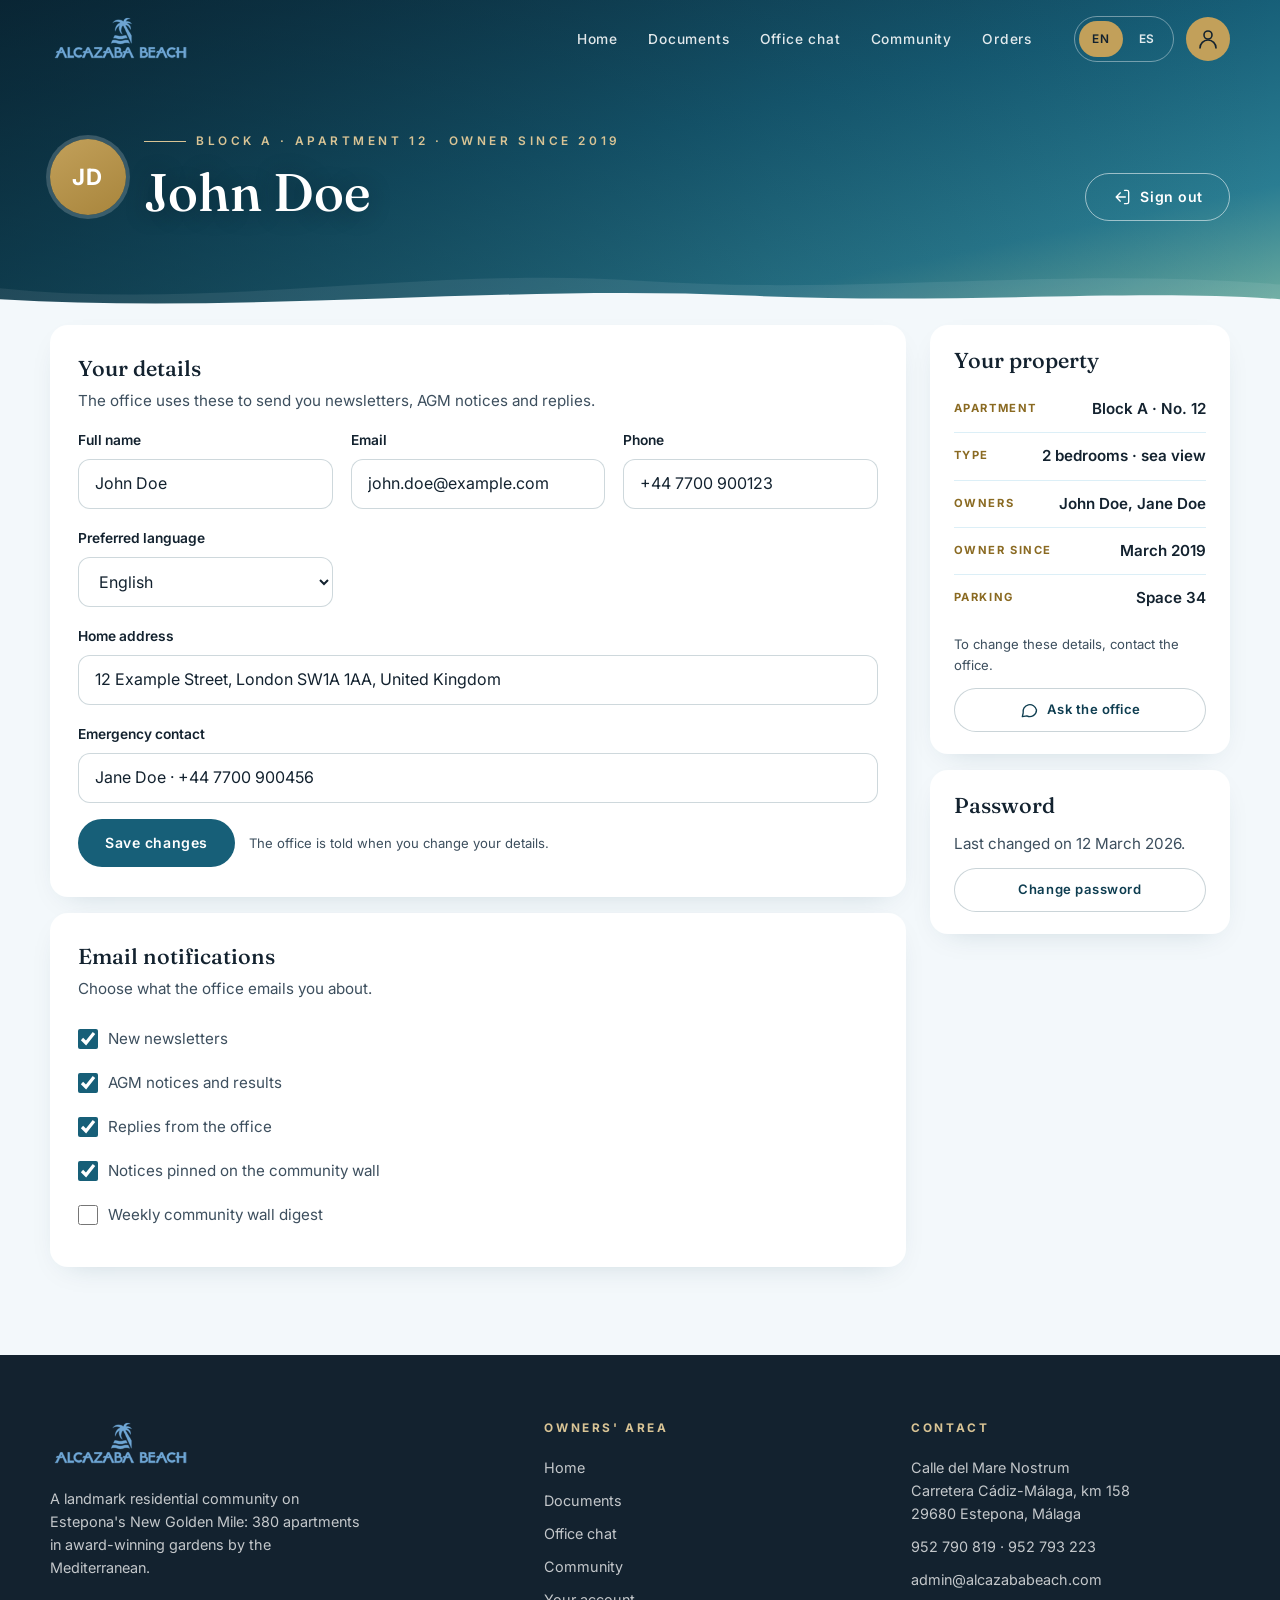
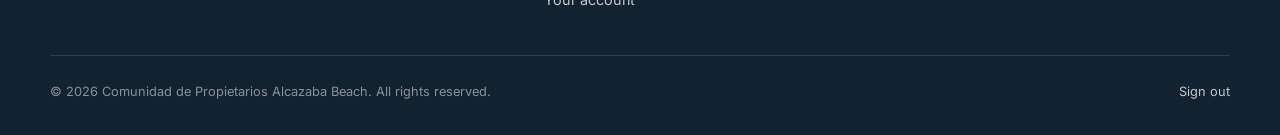
==== commit b538a877: "Version the CSS and JS links so browsers fetch new styles The login page photo landed on main, but a" ====
--- a/account.html
+++ b/account.html
@@ -6,7 +6,7 @@
 <link rel="preconnect" href="https://fonts.googleapis.com">
 <link rel="preconnect" href="https://fonts.gstatic.com" crossorigin>
 <link href="https://fonts.googleapis.com/css2?family=Fraunces:ital,wght@0,400;0,500;0,600;1,500&amp;family=Inter:wght@400;500;600;700&amp;display=swap" rel="stylesheet">
-<link rel="stylesheet" href="assets/css/styles.css">
+<link rel="stylesheet" href="assets/css/styles.css?v=2026-10-20">
 <title data-i18n="title.account">Your account · Alcazaba Beach owners' area</title>
 </head>
 <body data-page="account">
@@ -200,7 +200,7 @@
   <a class="more-link" href="coming-soon.html?page=app"><svg class="icon" aria-hidden="true"><use href="#i-phone"></use></svg><span data-i18n="nav.app">Get the app</span></a>
   <a class="more-link" href="index.html"><svg class="icon" aria-hidden="true"><use href="#i-logout"></use></svg><span data-i18n="nav.signOut">Sign out</span></a>
 </div>
-<script src="assets/js/i18n.js"></script>
-<script src="assets/js/app.js"></script>
+<script src="assets/js/i18n.js?v=2026-10-20"></script>
+<script src="assets/js/app.js?v=2026-10-20"></script>
 </body>
 </html>
--- a/assets/css/styles.css
+++ b/assets/css/styles.css
@@ -1,6 +1,7 @@
 /* Alcazaba Beach · Owners' area mockup
    Visual style follows Mr. Theyskens' website draft (2026-09-23):
-   navy and sea blues, sand grounds, gold accents, Fraunces + Inter.
+   navy and sea blues, gold accents, Fraunces + Inter. Grounds and panels
+   keep the pale blues of our earlier mockup instead of the draft's sand.
    One stylesheet shared by every page. */
 
 :root {
@@ -9,8 +10,6 @@
   --ink-soft: #3D4F5E;
   --sea: #175F78;
   --sea-deep: #0E3D50;
-  --sand: #F7F2E9;
-  --sand-deep: #EFE6D5;
   --gold: #C2A05A;
   --gold-soft: #D9C495;
   --white: #FFFFFF;
@@ -19,12 +18,16 @@
   --shadow-card: 0 10px 30px -18px rgba(14, 61, 80, 0.25);
   --shadow-hover: 0 22px 44px -18px rgba(14, 61, 80, 0.32);
 
-  /* Added for legibility: gold is too light for small text on sand or white */
+  /* Pale blues from our earlier mockup, for grounds, panels and tints */
+  --pale: #F3F8FB;
+  --pale-deep: #DCEFF7;
+
+  /* Added for legibility: gold is too light for small text on pale blue or white */
   --gold-ink: #8A6A22;
   --gold-tint: #F4E7C8;
   --sea-tint: rgba(23, 95, 120, 0.09);
   --line: rgba(14, 61, 80, 0.12);
-  --row-hover: #FBF8F2;
+  --row-hover: #F3F8FB;
   --warn-bg: #FBE6D6;
   --warn-ink: #8A3D0E;
   --heart: #C2414F;
@@ -46,7 +49,7 @@
   font-size: 16px;
   line-height: 1.6;
   color: var(--ink);
-  background: var(--sand);
+  background: var(--pale);
   -webkit-font-smoothing: antialiased;
   /* Keeps the footer at the bottom on short pages */
   min-height: 100vh; display: flex; flex-direction: column;
@@ -112,7 +115,7 @@
 .nav-link[aria-current="page"] { color: #fff; background: rgba(255, 255, 255, 0.12); font-weight: 600; }
 .site-header.scrolled .nav-link { color: var(--ink-soft); }
 .site-header.scrolled .nav-link:hover { color: var(--sea); }
-.site-header.scrolled .nav-link[aria-current="page"] { color: var(--sea-deep); background: var(--sand-deep); }
+.site-header.scrolled .nav-link[aria-current="page"] { color: var(--sea-deep); background: var(--pale-deep); }
 
 .header-actions { display: flex; align-items: center; gap: 12px; margin-left: auto; }
 .lang-toggle {
@@ -137,7 +140,7 @@
 }
 .account-btn:hover { background: rgba(255, 255, 255, 0.24); color: #fff; }
 .account-btn[aria-current="page"] { background: var(--gold); color: var(--ink); }
-.site-header.scrolled .account-btn { background: var(--sand-deep); color: var(--sea-deep); }
+.site-header.scrolled .account-btn { background: var(--pale-deep); color: var(--sea-deep); }
 .site-header.scrolled .account-btn[aria-current="page"] { background: var(--gold); color: var(--ink); }
 
 /* ---------- Page hero ----------
@@ -152,7 +155,7 @@
 }
 .page-hero::after {
   content: ""; position: absolute; inset: auto 0 -1px 0; height: 70px;
-  background: url("data:image/svg+xml,%3Csvg xmlns='http://www.w3.org/2000/svg' viewBox='0 0 1440 190' preserveAspectRatio='none'%3E%3Cpath d='M0,120 C240,180 480,60 720,100 C960,140 1200,60 1440,110 L1440,190 L0,190 Z' fill='%23ffffff' opacity='0.08'/%3E%3Cpath d='M0,150 C280,190 560,110 840,140 C1080,165 1280,120 1440,150 L1440,190 L0,190 Z' fill='%23f7f2e9'/%3E%3C/svg%3E") bottom / 100% 100% no-repeat;
+  background: url("data:image/svg+xml,%3Csvg xmlns='http://www.w3.org/2000/svg' viewBox='0 0 1440 190' preserveAspectRatio='none'%3E%3Cpath d='M0,120 C240,180 480,60 720,100 C960,140 1200,60 1440,110 L1440,190 L0,190 Z' fill='%23ffffff' opacity='0.08'/%3E%3Cpath d='M0,150 C280,190 560,110 840,140 C1080,165 1280,120 1440,150 L1440,190 L0,190 Z' fill='%23f3f8fb'/%3E%3C/svg%3E") bottom / 100% 100% no-repeat;
 }
 .page-hero--slim { padding: 104px 0 56px; }
 .hero-inner {
@@ -224,7 +227,7 @@
 .card--sea .h2, .card--sea .h3 { color: #fff; }
 .card--sand { background: var(--white); border-left: 4px solid var(--gold); border-radius: 0 var(--radius) var(--radius) 0; }
 .card--dashed { background: transparent; box-shadow: none; border: 1.5px dashed rgba(14, 61, 80, 0.22); }
-.card--sky { background: var(--sand-deep); box-shadow: none; }
+.card--sky { background: var(--pale-deep); box-shadow: none; }
 .card--tight { padding: 22px 24px; gap: 12px; }
 
 /* ---------- Buttons ---------- */
@@ -249,7 +252,7 @@
 .btn--dark { background: var(--sea-deep); color: #fff; }
 .btn--dark:hover { background: var(--sea); color: #fff; }
 .btn--ghost { min-height: 44px; padding: 0 14px; color: var(--ink-soft); }
-.btn--ghost:hover { background: var(--sand); color: var(--sea-deep); transform: none; }
+.btn--ghost:hover { background: var(--pale); color: var(--sea-deep); transform: none; }
 .btn--sm { min-height: 44px; padding: 0 18px; font-size: 0.82rem; }
 .btn--block { width: 100%; }
 .btn--icon { flex: none; width: 48px; padding: 0; }
@@ -271,7 +274,7 @@
 .pill--new, .pill--office { background: var(--gold-tint); color: var(--gold-ink); }
 .pill--ok { background: var(--sea-tint); color: var(--sea); }
 .pill--warn { background: var(--warn-bg); color: var(--warn-ink); }
-.pill--muted { background: var(--sand-deep); color: var(--ink-soft); }
+.pill--muted { background: var(--pale-deep); color: var(--ink-soft); }
 .pill--plain {
   background: rgba(255, 255, 255, 0.12); border: 1px solid rgba(255, 255, 255, 0.3); color: #fff;
   padding: 10px 18px; font-size: 0.8rem; font-weight: 600; letter-spacing: 0.04em; text-transform: none;
@@ -300,7 +303,13 @@
 .login-hero {
   position: relative; overflow: hidden;
   flex: 1 1 520px; min-width: 0; padding: 48px 56px 120px;
-  background: var(--hero-bg); color: #fff;
+  /* Photo and overlay from the draft's hero, darker on the left where the text sits */
+  background:
+    linear-gradient(90deg, rgba(6, 26, 37, 0.94) 0%, rgba(8, 34, 47, 0.86) 38%, rgba(10, 42, 57, 0.52) 68%, rgba(12, 50, 66, 0.28) 100%),
+    linear-gradient(180deg, rgba(6, 26, 37, 0.52) 0%, rgba(6, 26, 37, 0.14) 38%, rgba(6, 26, 37, 0.34) 100%),
+    url("../img/login-gardens.jpg") center / cover no-repeat,
+    var(--sea-deep);
+  color: #fff;
   display: flex; flex-direction: column; justify-content: space-between; gap: 48px;
 }
 .login-hero::after {
@@ -320,11 +329,7 @@
 .login-top { display: flex; justify-content: flex-end; }
 .login-main { flex: 1 1 auto; display: flex; align-items: center; justify-content: center; }
 .login-form { width: 100%; max-width: 400px; display: flex; flex-direction: column; gap: 24px; }
-.rule { height: 1px; background: var(--sand-deep); border: 0; margin: 0; }
-.app-strip {
-  display: flex; flex-wrap: wrap; align-items: center; justify-content: space-between; gap: 16px;
-  padding: 20px 24px; border-radius: var(--radius); background: var(--sand); color: var(--sea-deep);
-}
+.rule { height: 1px; background: var(--pale-deep); border: 0; margin: 0; }
 
 /* ---------- Home ---------- */
 .newsletter { flex-direction: row; flex-wrap: wrap; gap: 28px; }
@@ -342,9 +347,9 @@
 .newsletter-body .cluster { margin-top: auto; }
 .preview {
   display: flex; gap: 14px; padding: 16px; border-radius: 14px;
-  background: var(--sand); text-decoration: none; color: var(--ink);
-}
-.preview:hover { background: var(--sand-deep); color: var(--ink); }
+  background: var(--pale); text-decoration: none; color: var(--ink);
+}
+.preview:hover { background: var(--pale-deep); color: var(--ink); }
 .avatar {
   flex: 0 0 40px; width: 40px; height: 40px; border-radius: 999px;
   display: flex; align-items: center; justify-content: center;
@@ -379,7 +384,7 @@
 .app-banner { flex-direction: row; flex-wrap: wrap; align-items: center; justify-content: space-between; gap: 20px; padding: 30px 32px; }
 .pinned {
   display: flex; flex-direction: column; gap: 4px; padding: 16px 18px;
-  border-left: 3px solid var(--gold); border-radius: 0 12px 12px 0; background: var(--sand);
+  border-left: 3px solid var(--gold); border-radius: 0 12px 12px 0; background: var(--pale);
   font-size: 0.95rem; color: var(--ink-soft);
 }
 .pinned-label {
@@ -389,7 +394,7 @@
 
 /* ---------- Documents ---------- */
 .toolbar { display: flex; flex-wrap: wrap; align-items: center; justify-content: space-between; gap: 16px; }
-.tabs { display: inline-flex; gap: 2px; padding: 4px; border-radius: 999px; background: var(--sand-deep); }
+.tabs { display: inline-flex; gap: 2px; padding: 4px; border-radius: 999px; background: var(--pale-deep); }
 .tab {
   min-height: 44px; padding: 0 24px; border: 0; border-radius: 999px;
   background: transparent; color: var(--ink-soft);
@@ -406,27 +411,27 @@
 .list { background: var(--white); border-radius: var(--radius); overflow: hidden; box-shadow: var(--shadow-card); }
 .list-row {
   display: flex; flex-wrap: wrap; align-items: center; gap: 16px;
-  padding: 18px 24px; border-top: 1px solid var(--sand-deep);
+  padding: 18px 24px; border-top: 1px solid var(--pale-deep);
 }
 .list-row:first-child { border-top: 0; }
 .list-row:hover { background: var(--row-hover); }
 .list-main { flex: 1 1 240px; min-width: 0; display: flex; flex-direction: column; gap: 4px; }
 .list-title { font-size: 1rem; font-weight: 600; color: var(--ink); }
-.archive { display: flex; flex-wrap: wrap; align-items: center; gap: 12px; padding: 20px 24px; border-radius: var(--radius); background: var(--sand-deep); }
+.archive { display: flex; flex-wrap: wrap; align-items: center; gap: 12px; padding: 20px 24px; border-radius: var(--radius); background: var(--pale-deep); }
 .archive .strong, .cluster .meta.strong {
   font-size: 0.7rem; font-weight: 700; letter-spacing: 0.16em; text-transform: uppercase; color: var(--ink-soft);
 }
-.vote-list { border-radius: 14px; overflow: hidden; border: 1px solid var(--sand-deep); }
+.vote-list { border-radius: 14px; overflow: hidden; border: 1px solid var(--pale-deep); }
 .vote-row {
   display: flex; flex-wrap: wrap; align-items: center; gap: 12px 20px;
-  padding: 18px 20px; border-top: 1px solid var(--sand-deep);
+  padding: 18px 20px; border-top: 1px solid var(--pale-deep);
 }
 .vote-row:first-child { border-top: 0; }
 .vote-row:hover { background: var(--row-hover); }
 .vote-num {
   flex: 0 0 34px; height: 34px; border-radius: 999px;
   display: flex; align-items: center; justify-content: center;
-  background: var(--sand); color: var(--sea-deep);
+  background: var(--pale); color: var(--sea-deep);
   font-family: var(--font-display); font-size: 1rem; font-weight: 500;
 }
 .vote-main { flex: 1 1 240px; min-width: 0; display: flex; flex-direction: column; gap: 4px; }
@@ -434,9 +439,9 @@
 .paper-link {
   display: flex; align-items: center; justify-content: space-between; gap: 12px;
   min-height: 52px; padding: 0 18px; border-radius: 12px;
-  background: var(--sand); text-decoration: none; color: var(--sea-deep); font-size: 0.92rem; font-weight: 600;
-}
-.paper-link:hover { background: var(--sand-deep); color: var(--sea-deep); }
+  background: var(--pale); text-decoration: none; color: var(--sea-deep); font-size: 0.92rem; font-weight: 600;
+}
+.paper-link:hover { background: var(--pale-deep); color: var(--sea-deep); }
 
 /* ---------- Chat ---------- */
 .chat-layout { display: flex; flex-wrap: wrap; gap: 24px; align-items: stretch; }
@@ -456,7 +461,7 @@
 }
 .chat-head {
   display: flex; flex-wrap: wrap; align-items: center; justify-content: space-between; gap: 12px;
-  padding: 18px 24px; background: var(--sand); border-bottom: 1px solid var(--line);
+  padding: 18px 24px; background: var(--pale); border-bottom: 1px solid var(--line);
 }
 .chat-head .h4 { font-family: var(--font-display); font-size: 1.2rem; font-weight: 500; }
 .messages { flex: 1 1 auto; padding: 24px; display: flex; flex-direction: column; gap: 18px; background: var(--white); }
@@ -465,7 +470,7 @@
 .msg-body { display: flex; flex-direction: column; gap: 6px; }
 .bubble {
   padding: 14px 18px; border-radius: 18px 18px 18px 4px;
-  background: var(--sand); font-size: 0.96rem; line-height: 1.6; color: var(--ink);
+  background: var(--pale); font-size: 0.96rem; line-height: 1.6; color: var(--ink);
 }
 .msg--me { align-self: flex-end; }
 .msg--me .msg-body { align-items: flex-end; }
@@ -487,10 +492,10 @@
 .post-author { display: block; font-size: 0.95rem; font-weight: 600; }
 .post-time { display: block; font-size: 0.8rem; color: var(--ink-soft); }
 .post-text { font-size: 0.96rem; line-height: 1.6; color: var(--ink-soft); }
-.post-actions { display: flex; flex-wrap: wrap; gap: 8px; padding-top: 12px; border-top: 1px solid var(--sand-deep); }
-.reply { display: flex; flex-direction: column; gap: 6px; padding: 14px 18px; border-radius: 14px; background: var(--sand); }
+.post-actions { display: flex; flex-wrap: wrap; gap: 8px; padding-top: 12px; border-top: 1px solid var(--pale-deep); }
+.reply { display: flex; flex-direction: column; gap: 6px; padding: 14px 18px; border-radius: 14px; background: var(--pale); }
 .photo-ph {
-  height: 220px; border-radius: 14px; border: 1.5px dashed rgba(14, 61, 80, 0.22); background: var(--sand);
+  height: 220px; border-radius: 14px; border: 1.5px dashed rgba(14, 61, 80, 0.22); background: var(--pale);
   display: flex; align-items: center; justify-content: center; font-size: 0.88rem; color: var(--ink-soft);
 }
 .bullets { padding-left: 20px; display: flex; flex-direction: column; gap: 8px; font-size: 0.93rem; line-height: 1.55; color: var(--ink-soft); }
@@ -548,7 +553,7 @@
   display: flex; align-items: center; gap: 12px; min-height: 52px; padding: 0 14px;
   border-radius: 12px; text-decoration: none; color: var(--sea-deep); font-weight: 600;
 }
-.more-link:hover, .more-link[aria-current="page"] { background: var(--sand); color: var(--sea-deep); }
+.more-link:hover, .more-link[aria-current="page"] { background: var(--pale); color: var(--sea-deep); }
 
 @media (min-width: 761px) {
   .more-sheet { display: none !important; }
@@ -567,7 +572,7 @@
 .form-grid { display: grid; grid-template-columns: repeat(auto-fit, minmax(240px, 1fr)); gap: 18px; }
 .field--wide { grid-column: 1 / -1; }
 .details { margin: 0; display: flex; flex-direction: column; }
-.details div { display: flex; flex-wrap: wrap; justify-content: space-between; gap: 4px 12px; padding: 11px 0; border-top: 1px solid var(--sand-deep); }
+.details div { display: flex; flex-wrap: wrap; justify-content: space-between; gap: 4px 12px; padding: 11px 0; border-top: 1px solid var(--pale-deep); }
 .details div:first-child { border-top: 0; }
 .details dt { font-size: 0.7rem; font-weight: 700; letter-spacing: 0.14em; text-transform: uppercase; color: var(--gold-ink); align-self: center; }
 .details dd { margin: 0; font-size: 0.95rem; font-weight: 600; }
@@ -616,7 +621,14 @@
   .footer-grid, .is-public .footer-grid { grid-template-columns: 1fr; gap: 32px; }
 
   /* Login */
-  .login-hero { padding: 24px 20px 72px; gap: 28px; }
+  .login-hero {
+    padding: 24px 20px 72px; gap: 28px;
+    /* Text spans the full width here, so darken evenly instead of left to right */
+    background:
+      linear-gradient(180deg, rgba(6, 26, 37, 0.7) 0%, rgba(8, 34, 47, 0.78) 100%),
+      url("../img/login-gardens.jpg") center / cover no-repeat,
+      var(--sea-deep);
+  }
   .login-hero::after { height: 70px; }
   .login-title { font-size: 2.2rem; }
   .login-hero .logo { height: 48px; }
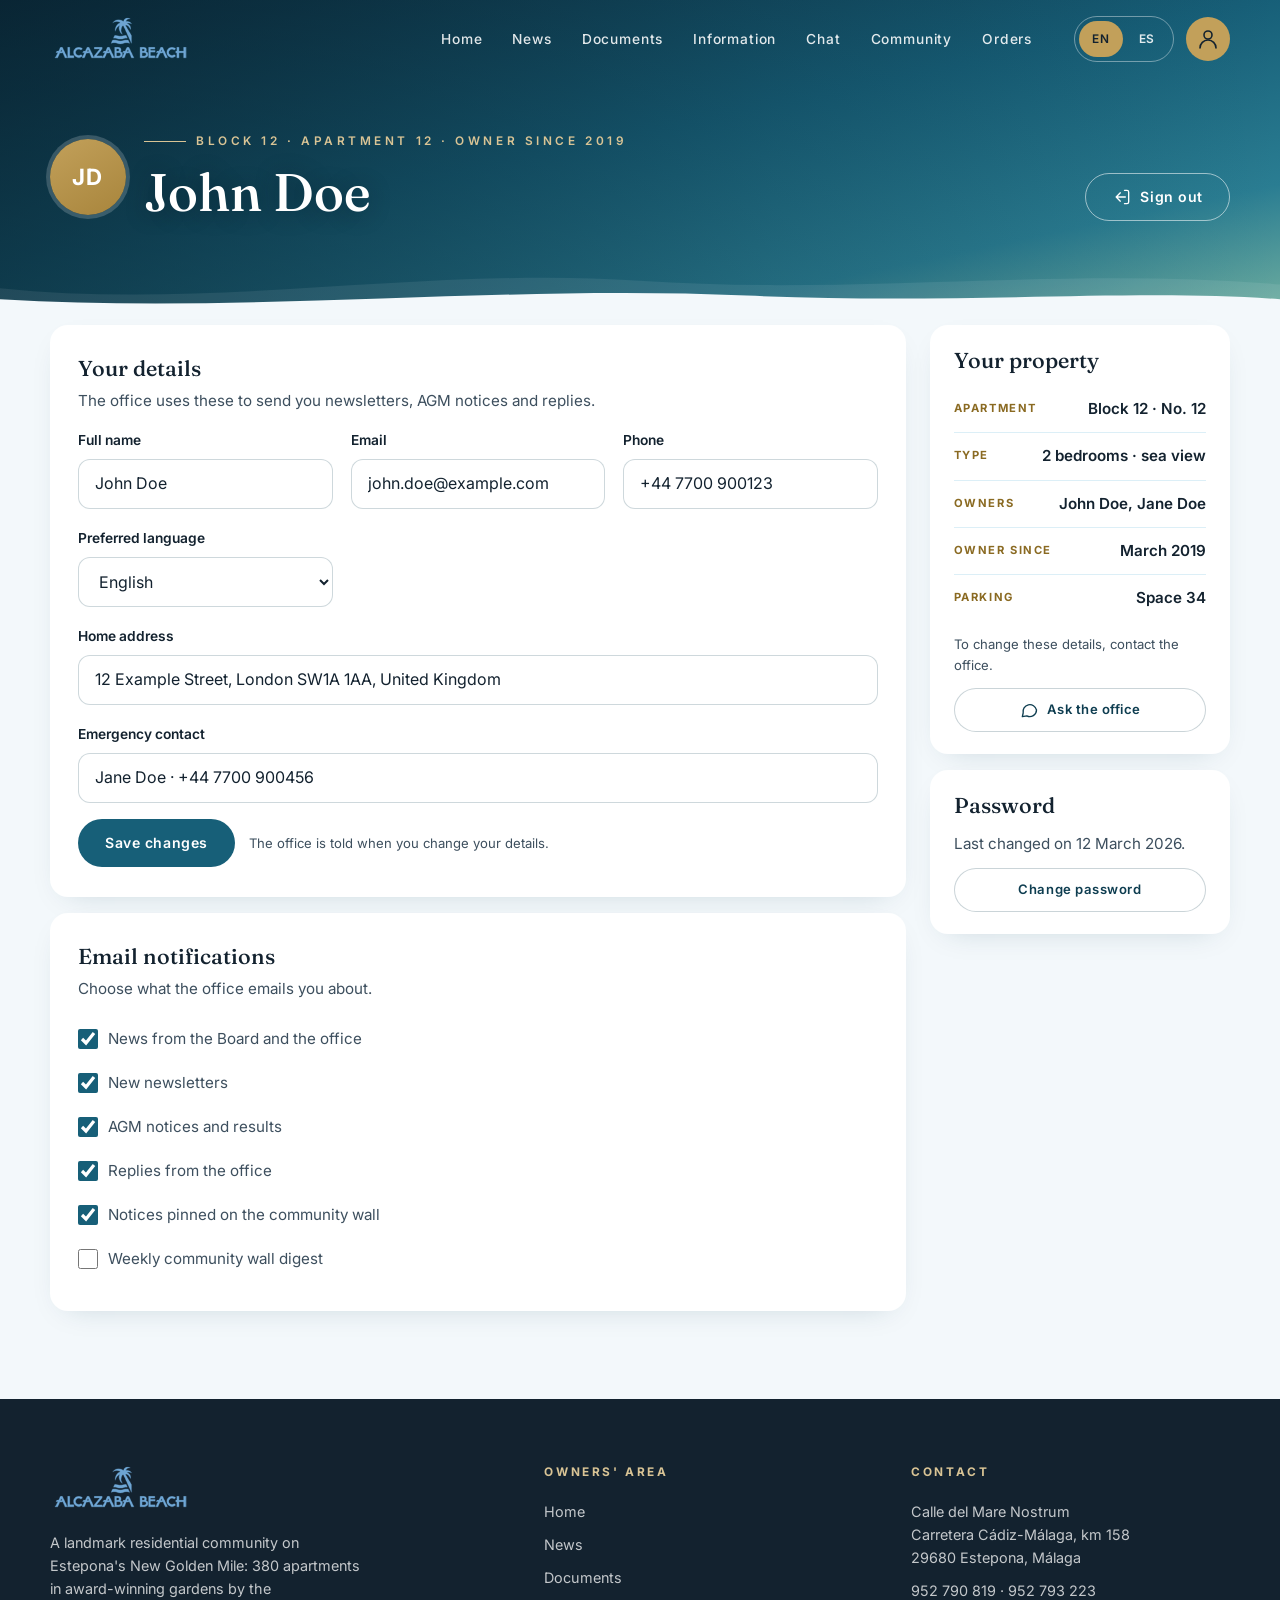
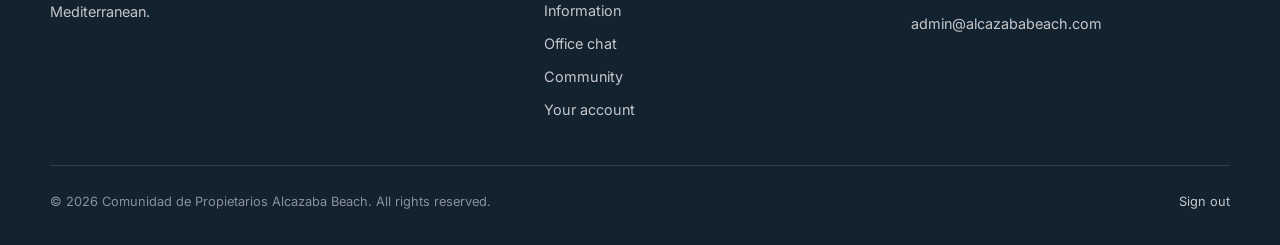
==== commit 6d9e13da: "Add News and Information pages and Official documents, per the client's feedback Bring in from Luc's" ====
--- a/account.html
+++ b/account.html
@@ -6,7 +6,7 @@
 <link rel="preconnect" href="https://fonts.googleapis.com">
 <link rel="preconnect" href="https://fonts.gstatic.com" crossorigin>
 <link href="https://fonts.googleapis.com/css2?family=Fraunces:ital,wght@0,400;0,500;0,600;1,500&amp;family=Inter:wght@400;500;600;700&amp;display=swap" rel="stylesheet">
-<link rel="stylesheet" href="assets/css/styles.css?v=2026-10-20">
+<link rel="stylesheet" href="assets/css/styles.css?v=2026-11-13">
 <title data-i18n="title.account">Your account · Alcazaba Beach owners' area</title>
 </head>
 <body data-page="account">
@@ -37,6 +37,10 @@
 <symbol id="i-user" viewBox="0 0 24 24"><circle cx="12" cy="8" r="4"/><path d="M4 21a8 8 0 0 1 16 0"/></symbol>
 <symbol id="i-plus" viewBox="0 0 24 24"><path d="M12 5v14M5 12h14"/></symbol>
 <symbol id="i-logout" viewBox="0 0 24 24"><path d="M15 4h3a2 2 0 0 1 2 2v12a2 2 0 0 1-2 2h-3"/><path d="M10 17l-5-5 5-5M5 12h11"/></symbol>
+<symbol id="i-news" viewBox="0 0 24 24"><path d="M4 5h13v14a1 1 0 0 0 1 1H6a2 2 0 0 1-2-2z"/><path d="M17 9h3v9a2 2 0 0 1-2 2"/><path d="M7.5 9h6M7.5 12.5h6M7.5 16h4"/></symbol>
+<symbol id="i-info" viewBox="0 0 24 24"><circle cx="12" cy="12" r="9"/><path d="M12 11v6M12 7.5v.5"/></symbol>
+<symbol id="i-mail" viewBox="0 0 24 24"><rect x="3" y="5" width="18" height="14" rx="2"/><path d="m4 7 8 6 8-6"/></symbol>
+<symbol id="i-alert" viewBox="0 0 24 24"><path d="M12 3 2 20h20z"/><path d="M12 10v4M12 17v.5"/></symbol>
 </svg>
 <a class="skip-link" href="#main" data-i18n="common.skip">Skip to content</a>
 <header class="site-header">
@@ -46,8 +50,10 @@
     </a>
     <nav class="main-nav" aria-label="Owners' area" data-i18n-aria-label="nav.label">
       <a class="nav-link" data-nav="home" href="home.html" data-i18n="nav.home">Home</a>
+      <a class="nav-link" data-nav="news" href="news.html" data-i18n="nav.news">News</a>
       <a class="nav-link" data-nav="documents" href="documents.html" data-i18n="nav.documents">Documents</a>
-      <a class="nav-link" data-nav="chat" href="chat.html" data-i18n="nav.chat">Office chat</a>
+      <a class="nav-link" data-nav="information" href="information.html" data-i18n="nav.information">Information</a>
+      <a class="nav-link" data-nav="chat" href="chat.html" data-i18n="nav.chatShort">Chat</a>
       <a class="nav-link" data-nav="community" href="community.html" data-i18n="nav.community">Community</a>
       <a class="nav-link" data-nav="orders" href="coming-soon.html?page=orders" data-i18n="nav.orders">Orders</a>
     </nav>
@@ -67,7 +73,7 @@
     <div class="hero-person">
       <span class="avatar avatar--xl" aria-hidden="true">JD</span>
       <div class="hero-text">
-        <p class="hero-kicker" data-i18n="account.unit">Block A · Apartment 12 · Owner since 2019</p>
+        <p class="hero-kicker" data-i18n="account.unit">Block 12 · Apartment 12 · Owner since 2019</p>
         <h1 class="hero-title">John Doe</h1>
       </div>
     </div>
@@ -124,6 +130,7 @@
           <p class="body" data-i18n="account.notificationsText">Choose what the office emails you about.</p>
         </div>
         <div class="stack" style="gap: 0">
+          <label class="check"><input type="checkbox" checked><span data-i18n="account.nNews">News from the Board and the office</span></label>
           <label class="check"><input type="checkbox" checked><span data-i18n="account.nNewsletters">New newsletters</span></label>
           <label class="check"><input type="checkbox" checked><span data-i18n="account.nAgm">AGM notices and results</span></label>
           <label class="check"><input type="checkbox" checked><span data-i18n="account.nReplies">Replies from the office</span></label>
@@ -137,7 +144,7 @@
       <section class="card card--tight" aria-labelledby="property-title">
         <h2 class="h3" id="property-title" data-i18n="account.property">Your property</h2>
         <dl class="details">
-          <div><dt data-i18n="account.apartment">Apartment</dt><dd data-i18n="account.apartmentValue">Block A · No. 12</dd></div>
+          <div><dt data-i18n="account.apartment">Apartment</dt><dd data-i18n="account.apartmentValue">Block 12 · No. 12</dd></div>
           <div><dt data-i18n="account.type">Type</dt><dd data-i18n="account.typeValue">2 bedrooms · sea view</dd></div>
           <div><dt data-i18n="account.owners">Owners</dt><dd>John Doe, Jane Doe</dd></div>
           <div><dt data-i18n="account.since">Owner since</dt><dd data-i18n="account.sinceValue">March 2019</dd></div>
@@ -166,7 +173,9 @@
         <h2 class="footer-title" data-i18n="nav.label">Owners' area</h2>
         <ul>
           <li><a href="home.html" data-i18n="nav.home">Home</a></li>
+          <li><a href="news.html" data-i18n="nav.news">News</a></li>
           <li><a href="documents.html" data-i18n="nav.documents">Documents</a></li>
+          <li><a href="information.html" data-i18n="nav.information">Information</a></li>
           <li><a href="chat.html" data-i18n="nav.chat">Office chat</a></li>
           <li><a href="community.html" data-i18n="nav.community">Community</a></li>
           <li><a href="account.html" data-i18n="common.account">Your account</a></li>
@@ -195,12 +204,14 @@
   <button type="button" class="tab-item" data-more-toggle aria-expanded="false" aria-controls="more-sheet"><span class="tab-icon"><svg class="icon" aria-hidden="true"><use href="#i-menu"></use></svg></span><span data-i18n="nav.more">More</span></button>
 </nav>
 <div class="more-sheet" id="more-sheet" hidden>
+  <a class="more-link" data-nav="news" href="news.html"><svg class="icon" aria-hidden="true"><use href="#i-news"></use></svg><span data-i18n="nav.news">News</span></a>
+  <a class="more-link" data-nav="information" href="information.html"><svg class="icon" aria-hidden="true"><use href="#i-info"></use></svg><span data-i18n="nav.information">Information</span></a>
   <a class="more-link" data-nav="orders" href="coming-soon.html?page=orders"><svg class="icon" aria-hidden="true"><use href="#i-bag"></use></svg><span data-i18n="nav.orders">Orders</span></a>
   <a class="more-link" data-nav="account" href="account.html"><svg class="icon" aria-hidden="true"><use href="#i-user"></use></svg><span data-i18n="common.account">Your account</span></a>
   <a class="more-link" href="coming-soon.html?page=app"><svg class="icon" aria-hidden="true"><use href="#i-phone"></use></svg><span data-i18n="nav.app">Get the app</span></a>
   <a class="more-link" href="index.html"><svg class="icon" aria-hidden="true"><use href="#i-logout"></use></svg><span data-i18n="nav.signOut">Sign out</span></a>
 </div>
-<script src="assets/js/i18n.js?v=2026-10-20"></script>
-<script src="assets/js/app.js?v=2026-10-20"></script>
+<script src="assets/js/i18n.js?v=2026-11-13"></script>
+<script src="assets/js/app.js?v=2026-11-13"></script>
 </body>
 </html>
--- a/assets/css/styles.css
+++ b/assets/css/styles.css
@@ -401,8 +401,8 @@
   font: inherit; font-size: 0.88rem; font-weight: 600; letter-spacing: 0.03em; cursor: pointer;
 }
 .tab[aria-selected="true"] { background: var(--white); color: var(--sea-deep); box-shadow: 0 2px 8px rgba(14, 61, 80, 0.12); }
-.filters { display: flex; flex-wrap: wrap; gap: 12px; flex: 0 1 520px; }
-.filters .search { flex: 1 1 240px; }
+.filters { display: flex; flex-wrap: wrap; justify-content: flex-end; gap: 12px; flex: 1 1 640px; }
+.filters .search { flex: 1 1 200px; max-width: 340px; }
 .year {
   display: flex; align-items: center; gap: 10px;
   font-size: 0.7rem; font-weight: 700; letter-spacing: 0.16em; text-transform: uppercase; color: var(--ink-soft);
@@ -417,6 +417,8 @@
 .list-row:hover { background: var(--row-hover); }
 .list-main { flex: 1 1 240px; min-width: 0; display: flex; flex-direction: column; gap: 4px; }
 .list-title { font-size: 1rem; font-weight: 600; color: var(--ink); }
+.doc-meta { gap: 6px 10px; }
+.doc-meta .pill { align-self: center; }
 .archive { display: flex; flex-wrap: wrap; align-items: center; gap: 12px; padding: 20px 24px; border-radius: var(--radius); background: var(--pale-deep); }
 .archive .strong, .cluster .meta.strong {
   font-size: 0.7rem; font-weight: 700; letter-spacing: 0.16em; text-transform: uppercase; color: var(--ink-soft);
@@ -500,6 +502,49 @@
 }
 .bullets { padding-left: 20px; display: flex; flex-direction: column; gap: 8px; font-size: 0.93rem; line-height: 1.55; color: var(--ink-soft); }
 .bullets li::marker { color: var(--gold); }
+.reply--pending { background: transparent; border: 1.5px dashed rgba(14, 61, 80, 0.22); }
+
+/* ---------- News ---------- */
+.news-grid { display: grid; grid-template-columns: repeat(auto-fit, minmax(260px, 1fr)); gap: 24px; }
+.news-teaser { text-decoration: none; color: var(--ink); transition: transform 0.28s ease, box-shadow 0.28s ease; }
+.news-teaser:hover { transform: translateY(-4px); box-shadow: var(--shadow-hover); color: var(--ink); }
+.news-meta { display: flex; flex-wrap: wrap; align-items: center; gap: 8px 12px; }
+.news-meta .pill { align-self: center; }
+.news-item { gap: 14px; scroll-margin-top: 110px; }
+
+/* ---------- Information ---------- */
+.jump { display: flex; flex-wrap: wrap; gap: 10px; }
+.info-section { display: flex; flex-direction: column; gap: 20px; padding-top: 16px; scroll-margin-top: 100px; }
+.section-head { display: flex; flex-direction: column; gap: 8px; max-width: 760px; }
+.section-head--sub { margin-top: 12px; }
+.info-grid { display: grid; grid-template-columns: repeat(auto-fit, minmax(260px, 1fr)); gap: 24px; }
+.callout {
+  padding: 18px 22px; border-left: 3px solid var(--gold); border-radius: 0 14px 14px 0; background: var(--white);
+}
+.callout strong { color: var(--ink); }
+.callout--side { background: var(--pale-deep); }
+.details--wide dd { font-weight: 400; color: var(--ink-soft); }
+.details dd a { font-weight: 600; }
+.num-table { width: 100%; border-collapse: collapse; font-size: 0.93rem; }
+.num-table th, .num-table td { padding: 14px 20px; text-align: left; vertical-align: top; border-top: 1px solid var(--pale-deep); }
+.num-table thead th {
+  border-top: 0; background: var(--pale);
+  font-size: 0.7rem; font-weight: 700; letter-spacing: 0.14em; text-transform: uppercase; color: var(--ink-soft);
+}
+.num-table tbody th { font-weight: 600; color: var(--ink); }
+.num-table td { color: var(--ink-soft); }
+.num { display: inline-block; margin-right: 10px; font-family: var(--font-display); font-size: 1.15rem; font-weight: 600; color: var(--sea-deep); white-space: nowrap; }
+.num-row--urgent { background: var(--gold-tint); }
+.num-row--urgent .num { color: var(--warn-ink); }
+.people { list-style: none; margin: 0; padding: 0; display: grid; grid-template-columns: repeat(auto-fill, minmax(208px, 1fr)); gap: 16px; }
+.person {
+  display: flex; align-items: flex-start; gap: 14px; padding: 20px; border-radius: var(--radius);
+  background: var(--white); box-shadow: var(--shadow-card);
+  overflow-wrap: anywhere;
+}
+.person .stack { min-width: 0; }
+.person-name { font-family: var(--font-display); font-size: 1.12rem; font-weight: 500; line-height: 1.3; }
+.person .eyebrow { font-size: 0.66rem; letter-spacing: 0.18em; }
 
 /* ---------- Coming soon ---------- */
 .soon { max-width: 640px; margin: 0 auto; text-align: center; align-items: center; padding: 48px 32px; gap: 18px; }
@@ -541,8 +586,8 @@
   font: inherit; font-size: 0.72rem; font-weight: 500; color: var(--ink-soft);
 }
 .tab-icon { width: 52px; height: 30px; border-radius: 999px; display: flex; align-items: center; justify-content: center; }
-.tab-item[aria-current="page"], .tab-item[aria-expanded="true"] { color: var(--sea-deep); font-weight: 700; }
-.tab-item[aria-current="page"] .tab-icon, .tab-item[aria-expanded="true"] .tab-icon { background: var(--gold-tint); color: var(--gold-ink); }
+.tab-item[aria-current="page"], .tab-item[aria-expanded="true"], .tab-item.is-current { color: var(--sea-deep); font-weight: 700; }
+.tab-item[aria-current="page"] .tab-icon, .tab-item[aria-expanded="true"] .tab-icon, .tab-item.is-current .tab-icon { background: var(--gold-tint); color: var(--gold-ink); }
 .more-sheet {
   position: fixed; left: 12px; right: 12px; bottom: 88px; z-index: 131;
   padding: 8px; border-radius: var(--radius); background: var(--white);
@@ -555,7 +600,7 @@
 }
 .more-link:hover, .more-link[aria-current="page"] { background: var(--pale); color: var(--sea-deep); }
 
-@media (min-width: 761px) {
+@media (min-width: 1025px) {
   .more-sheet { display: none !important; }
 }
 
@@ -578,8 +623,23 @@
 .details dd { margin: 0; font-size: 0.95rem; font-weight: 600; }
 
 /* ---------- Narrower screens ---------- */
-@media (max-width: 1080px) {
+@media (max-width: 1180px) {
   .nav-link { padding: 0 10px; letter-spacing: 0.03em; }
+}
+
+/* Seven menu items no longer fit beside the logo: use the bottom tab bar */
+@media (max-width: 1024px) {
+  .main-nav, .account-btn { display: none; }
+  .tab-bar {
+    display: flex; position: fixed; left: 0; right: 0; bottom: 0; z-index: 130;
+    padding: 6px 4px calc(10px + env(safe-area-inset-bottom));
+    background: rgba(255, 255, 255, 0.97); box-shadow: 0 -4px 24px rgba(14, 61, 80, 0.12);
+  }
+  .tab-item { max-width: 160px; }
+  .tab-bar { justify-content: center; }
+  .more-sheet { left: auto; width: min(380px, calc(100% - 24px)); }
+  .site-footer { padding-bottom: calc(110px + env(safe-area-inset-bottom)); }
+  .is-public .site-footer { padding-bottom: 32px; }
 }
 
 @media (max-width: 960px) {
@@ -589,7 +649,6 @@
 
 /* ---------- Phone ---------- */
 @media (max-width: 760px) {
-  .main-nav, .account-btn { display: none; }
   .site-header, .site-header.scrolled { padding: 8px 0; }
   .header-inner, .hero-inner, .container, .footer-inner { width: calc(100% - 32px); }
   .header-inner { flex-wrap: nowrap; }
@@ -611,13 +670,7 @@
   .card { padding: 20px; gap: 14px; }
   .row { gap: 16px; }
 
-  .tab-bar {
-    display: flex; position: fixed; left: 0; right: 0; bottom: 0; z-index: 130;
-    padding: 6px 4px calc(10px + env(safe-area-inset-bottom));
-    background: rgba(255, 255, 255, 0.97); box-shadow: 0 -4px 24px rgba(14, 61, 80, 0.12);
-  }
-  .site-footer { padding: 48px 0 calc(110px + env(safe-area-inset-bottom)); }
-  .is-public .site-footer { padding-bottom: 32px; }
+  .site-footer { padding-top: 48px; }
   .footer-grid, .is-public .footer-grid { grid-template-columns: 1fr; gap: 32px; }
 
   /* Login */
@@ -643,7 +696,8 @@
   /* Documents */
   .tabs { display: flex; width: 100%; }
   .tab { flex: 1 1 0; }
-  .filters { flex-basis: 100%; }
+  .filters { flex-basis: 100%; justify-content: stretch; }
+  .filters .search { max-width: none; }
   .list-row { padding: 14px 16px; gap: 12px; }
   .list-row .doc-icon { display: none; }
   .list-row .cluster { width: 100%; }
@@ -665,6 +719,22 @@
   .composer .btn-label { display: none; }
   .composer .btn--send { width: 48px; padding: 0; }
 
+  /* News and Information */
+  .news-grid, .info-grid { gap: 16px; }
+  .info-section { gap: 16px; padding-top: 8px; }
+  .jump { flex-wrap: nowrap; overflow-x: auto; margin: 0 -16px; padding: 0 16px 4px; }
+  .jump .chip-link { flex: none; }
+  .num-table thead { display: none; }
+  .num-table, .num-table tbody, .num-table tr { display: block; }
+  .num-table tr { display: grid; grid-template-columns: 1fr auto; gap: 2px 12px; padding: 14px 16px; border-top: 1px solid var(--pale-deep); }
+  .num-table tbody tr:first-child { border-top: 0; }
+  .num-table th, .num-table td { padding: 0; border: 0; }
+  .num-table td:last-child { grid-column: 1 / -1; font-size: 0.88rem; }
+  .num-table td:nth-child(2) { text-align: right; }
+  .num { margin: 0 0 0 8px; }
+  .person { padding: 16px; }
+  .tab { padding: 0 10px; line-height: 1.2; }
+
   /* Community */
   .post { padding: 18px; }
   .photo-ph { height: 160px; }
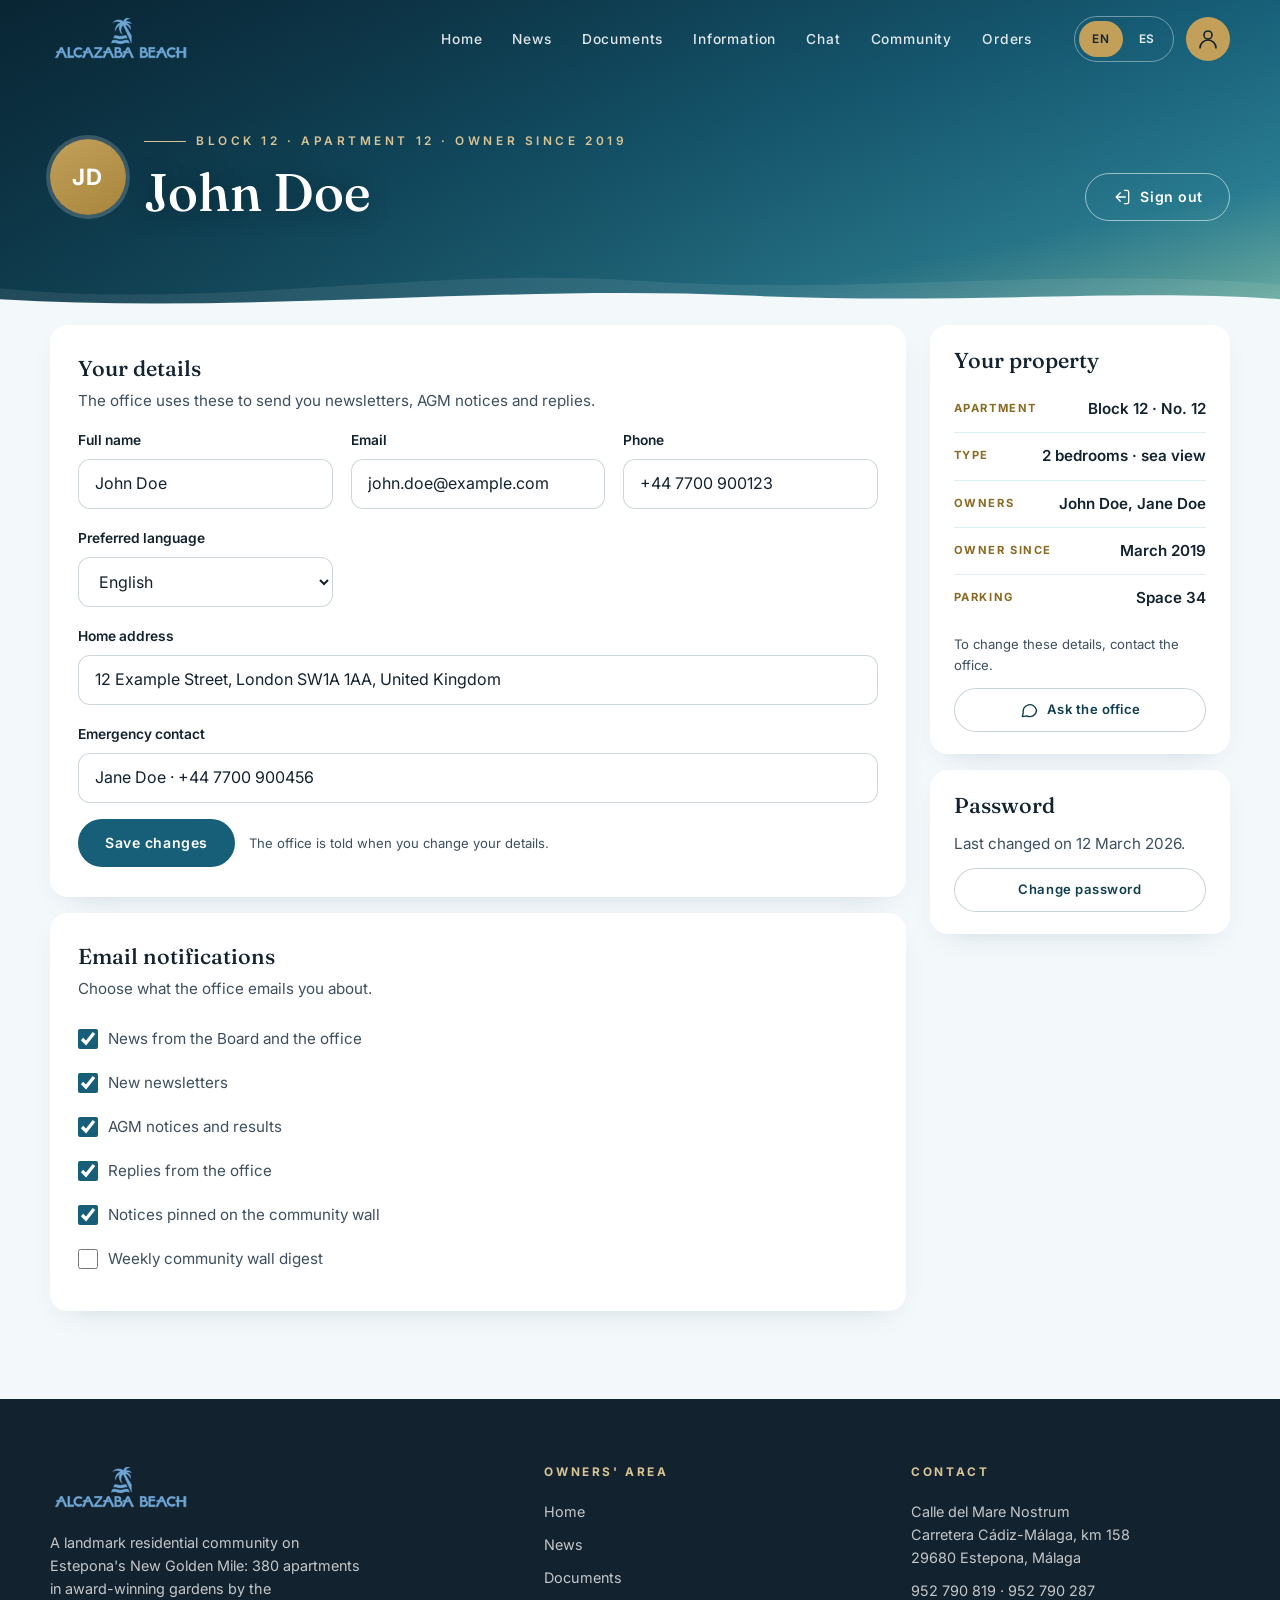
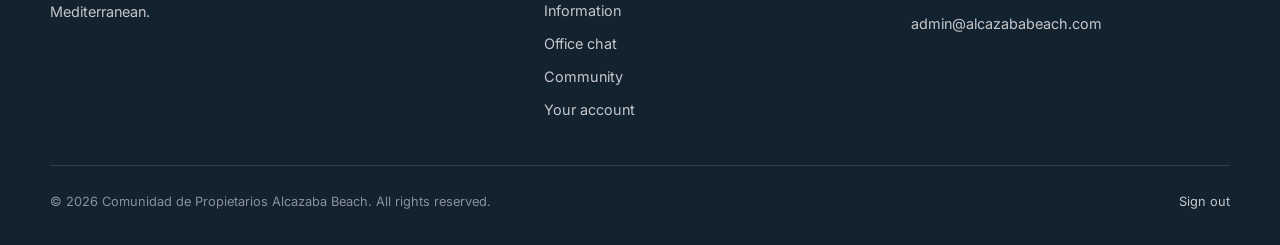
==== commit ff559d88: "Fill in Information page hours and rules, add the Internal regulations PDF - Replace the office numb" ====
--- a/account.html
+++ b/account.html
@@ -6,7 +6,7 @@
 <link rel="preconnect" href="https://fonts.googleapis.com">
 <link rel="preconnect" href="https://fonts.gstatic.com" crossorigin>
 <link href="https://fonts.googleapis.com/css2?family=Fraunces:ital,wght@0,400;0,500;0,600;1,500&amp;family=Inter:wght@400;500;600;700&amp;display=swap" rel="stylesheet">
-<link rel="stylesheet" href="assets/css/styles.css?v=2026-11-13">
+<link rel="stylesheet" href="assets/css/styles.css?v=2026-11-20">
 <title data-i18n="title.account">Your account · Alcazaba Beach owners' area</title>
 </head>
 <body data-page="account">
@@ -185,7 +185,7 @@
         <h2 class="footer-title" data-i18n="footer.contact">Contact</h2>
         <ul>
           <li>Calle del Mare Nostrum<br>Carretera C&aacute;diz-M&aacute;laga, km 158<br>29680 Estepona, M&aacute;laga</li>
-          <li><a href="tel:+34952790819">952 790 819</a> &middot; <a href="tel:+34952793223">952 793 223</a></li>
+          <li><a href="tel:+34952790819">952 790 819</a> &middot; <a href="tel:+34952790287">952 790 287</a></li>
           <li><a href="mailto:admin@alcazababeach.com">admin@alcazababeach.com</a></li>
         </ul>
       </div>
@@ -211,7 +211,7 @@
   <a class="more-link" href="coming-soon.html?page=app"><svg class="icon" aria-hidden="true"><use href="#i-phone"></use></svg><span data-i18n="nav.app">Get the app</span></a>
   <a class="more-link" href="index.html"><svg class="icon" aria-hidden="true"><use href="#i-logout"></use></svg><span data-i18n="nav.signOut">Sign out</span></a>
 </div>
-<script src="assets/js/i18n.js?v=2026-11-13"></script>
-<script src="assets/js/app.js?v=2026-11-13"></script>
+<script src="assets/js/i18n.js?v=2026-11-20"></script>
+<script src="assets/js/app.js?v=2026-11-20"></script>
 </body>
 </html>
--- a/assets/css/styles.css
+++ b/assets/css/styles.css
@@ -523,7 +523,8 @@
 }
 .callout strong { color: var(--ink); }
 .callout--side { background: var(--pale-deep); }
-.details--wide dd { font-weight: 400; color: var(--ink-soft); }
+.details.details--wide dd { font-weight: 400; color: var(--ink-soft); }
+.details .rule-ref { display: block; margin-top: 4px; }
 .details dd a { font-weight: 600; }
 .num-table { width: 100%; border-collapse: collapse; font-size: 0.93rem; }
 .num-table th, .num-table td { padding: 14px 20px; text-align: left; vertical-align: top; border-top: 1px solid var(--pale-deep); }
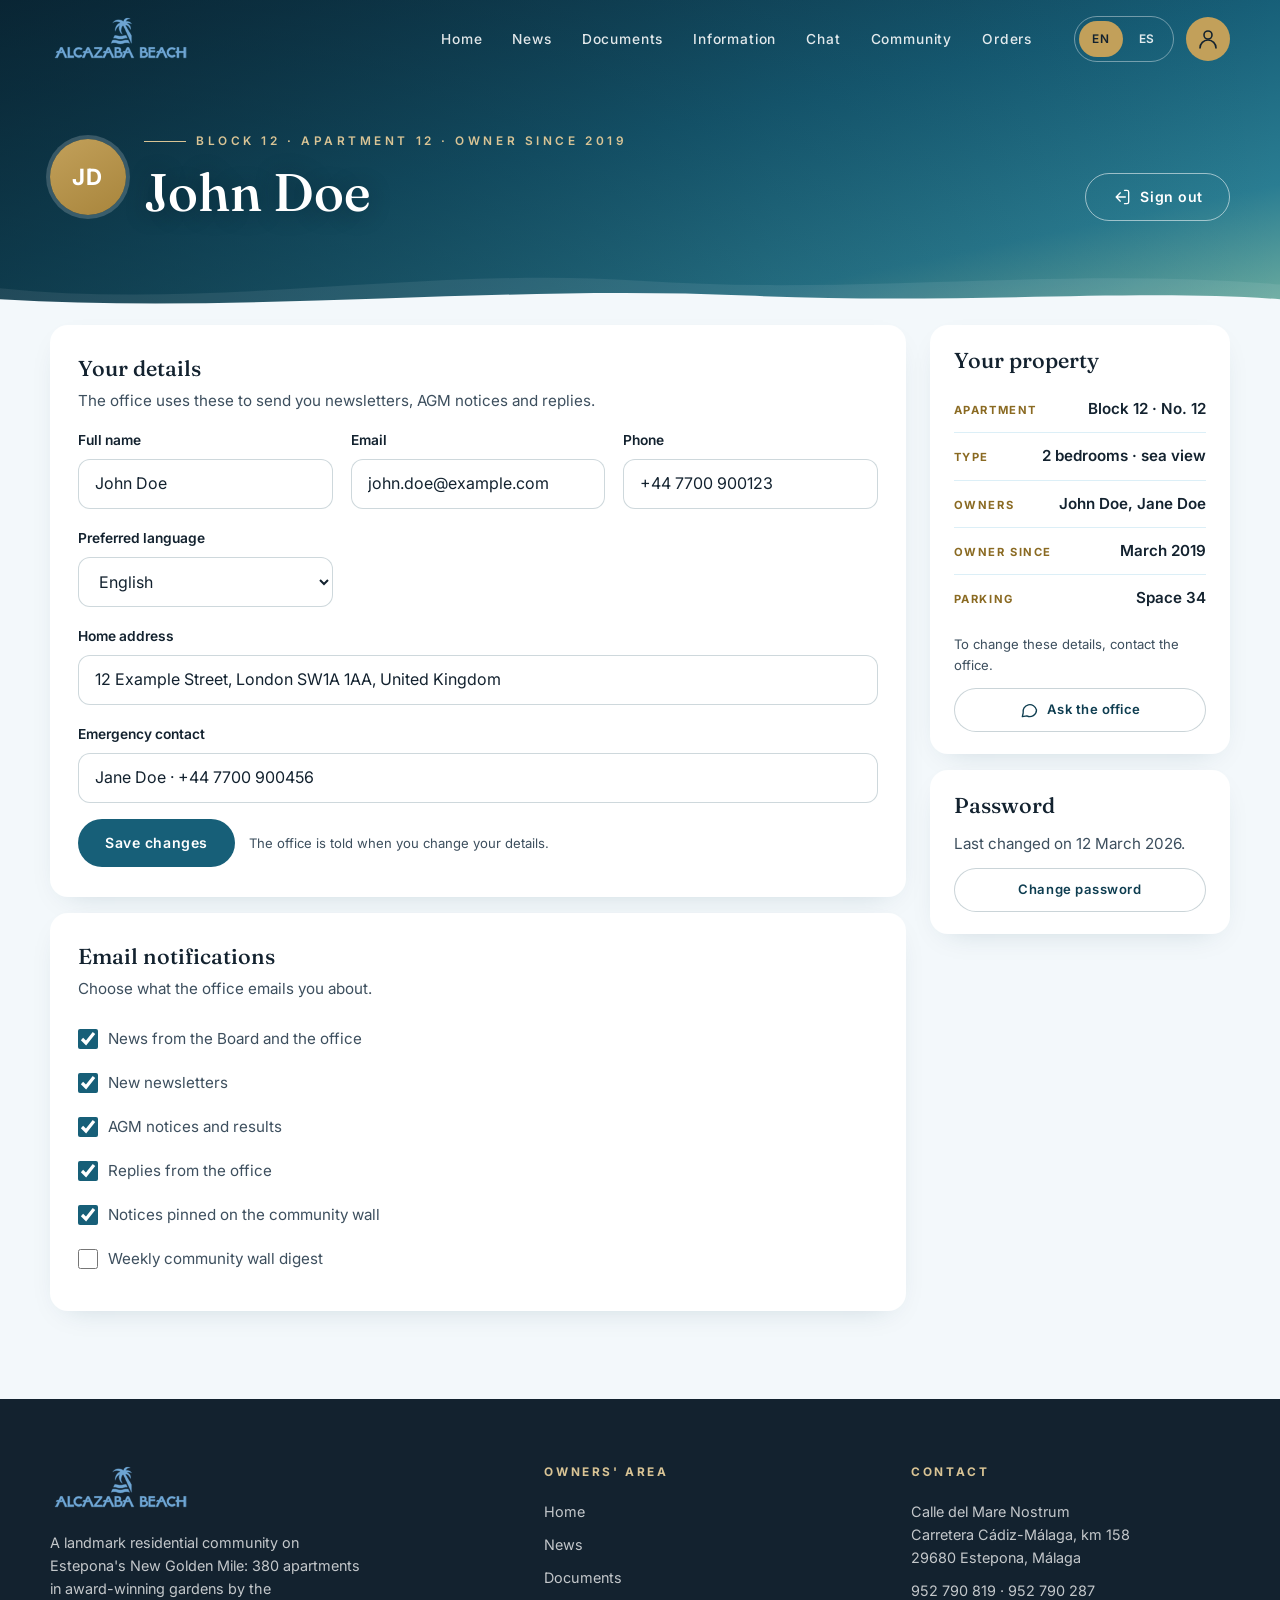
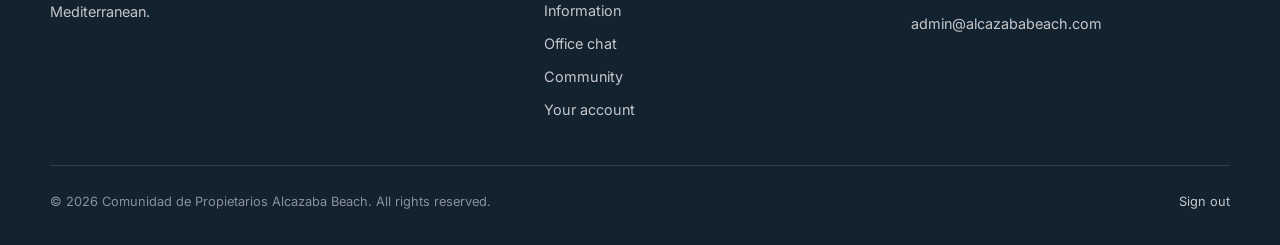
==== commit ea722bc8: "Line detail labels up with the first line of their value Address in the Contact card now sits beside" ====
--- a/account.html
+++ b/account.html
@@ -6,7 +6,7 @@
 <link rel="preconnect" href="https://fonts.googleapis.com">
 <link rel="preconnect" href="https://fonts.gstatic.com" crossorigin>
 <link href="https://fonts.googleapis.com/css2?family=Fraunces:ital,wght@0,400;0,500;0,600;1,500&amp;family=Inter:wght@400;500;600;700&amp;display=swap" rel="stylesheet">
-<link rel="stylesheet" href="assets/css/styles.css?v=2026-11-20">
+<link rel="stylesheet" href="assets/css/styles.css?v=2026-11-20c">
 <title data-i18n="title.account">Your account · Alcazaba Beach owners' area</title>
 </head>
 <body data-page="account">
@@ -211,7 +211,7 @@
   <a class="more-link" href="coming-soon.html?page=app"><svg class="icon" aria-hidden="true"><use href="#i-phone"></use></svg><span data-i18n="nav.app">Get the app</span></a>
   <a class="more-link" href="index.html"><svg class="icon" aria-hidden="true"><use href="#i-logout"></use></svg><span data-i18n="nav.signOut">Sign out</span></a>
 </div>
-<script src="assets/js/i18n.js?v=2026-11-20"></script>
-<script src="assets/js/app.js?v=2026-11-20"></script>
+<script src="assets/js/i18n.js?v=2026-11-20c"></script>
+<script src="assets/js/app.js?v=2026-11-20c"></script>
 </body>
 </html>
--- a/assets/css/styles.css
+++ b/assets/css/styles.css
@@ -523,7 +523,7 @@
 }
 .callout strong { color: var(--ink); }
 .callout--side { background: var(--pale-deep); }
-.details.details--wide dd { font-weight: 400; color: var(--ink-soft); }
+.details.details--wide dd { flex-basis: 100%; font-weight: 400; color: var(--ink-soft); }
 .details .rule-ref { display: block; margin-top: 4px; }
 .details dd a { font-weight: 600; }
 .num-table { width: 100%; border-collapse: collapse; font-size: 0.93rem; }
@@ -618,9 +618,9 @@
 .form-grid { display: grid; grid-template-columns: repeat(auto-fit, minmax(240px, 1fr)); gap: 18px; }
 .field--wide { grid-column: 1 / -1; }
 .details { margin: 0; display: flex; flex-direction: column; }
-.details div { display: flex; flex-wrap: wrap; justify-content: space-between; gap: 4px 12px; padding: 11px 0; border-top: 1px solid var(--pale-deep); }
+.details div { display: flex; flex-wrap: wrap; justify-content: space-between; align-items: baseline; gap: 4px 12px; padding: 11px 0; border-top: 1px solid var(--pale-deep); }
 .details div:first-child { border-top: 0; }
-.details dt { font-size: 0.7rem; font-weight: 700; letter-spacing: 0.14em; text-transform: uppercase; color: var(--gold-ink); align-self: center; }
+.details dt { font-size: 0.7rem; font-weight: 700; letter-spacing: 0.14em; text-transform: uppercase; color: var(--gold-ink); }
 .details dd { margin: 0; font-size: 0.95rem; font-weight: 600; }
 
 /* ---------- Narrower screens ---------- */
